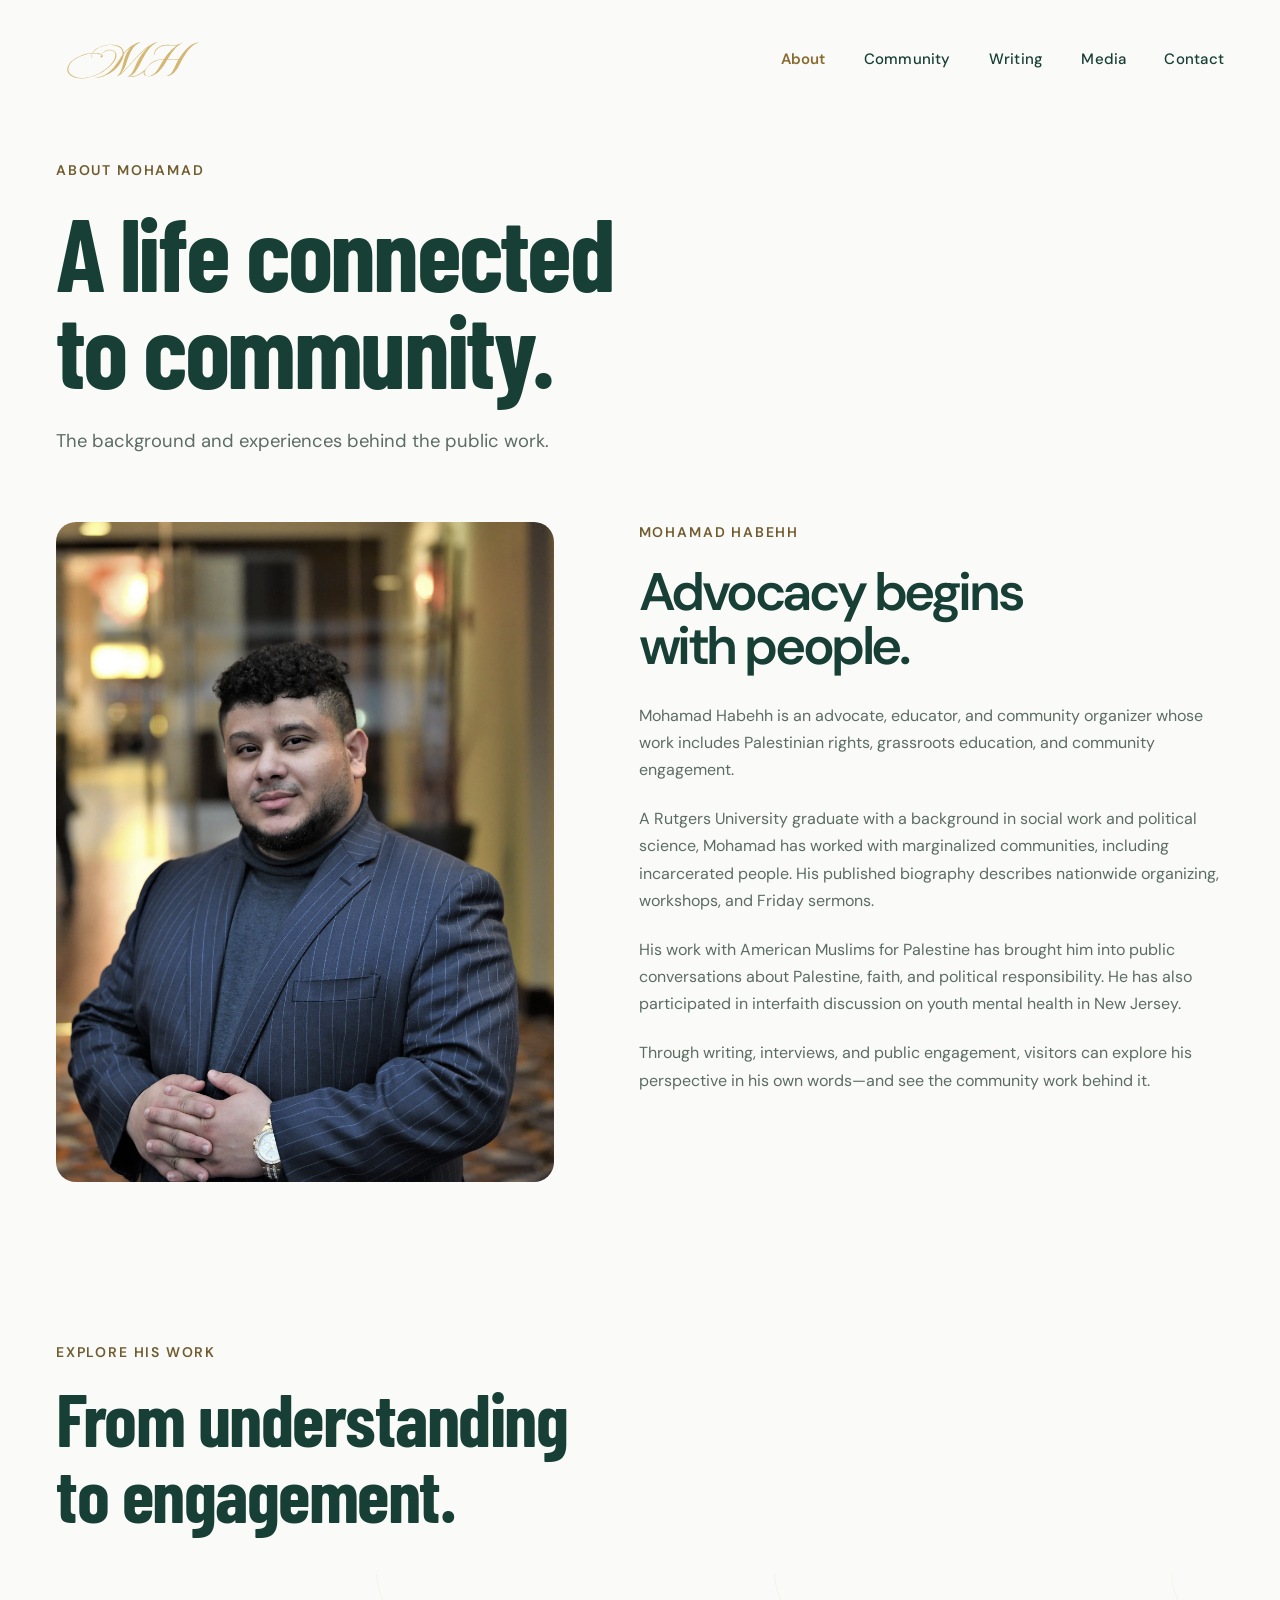
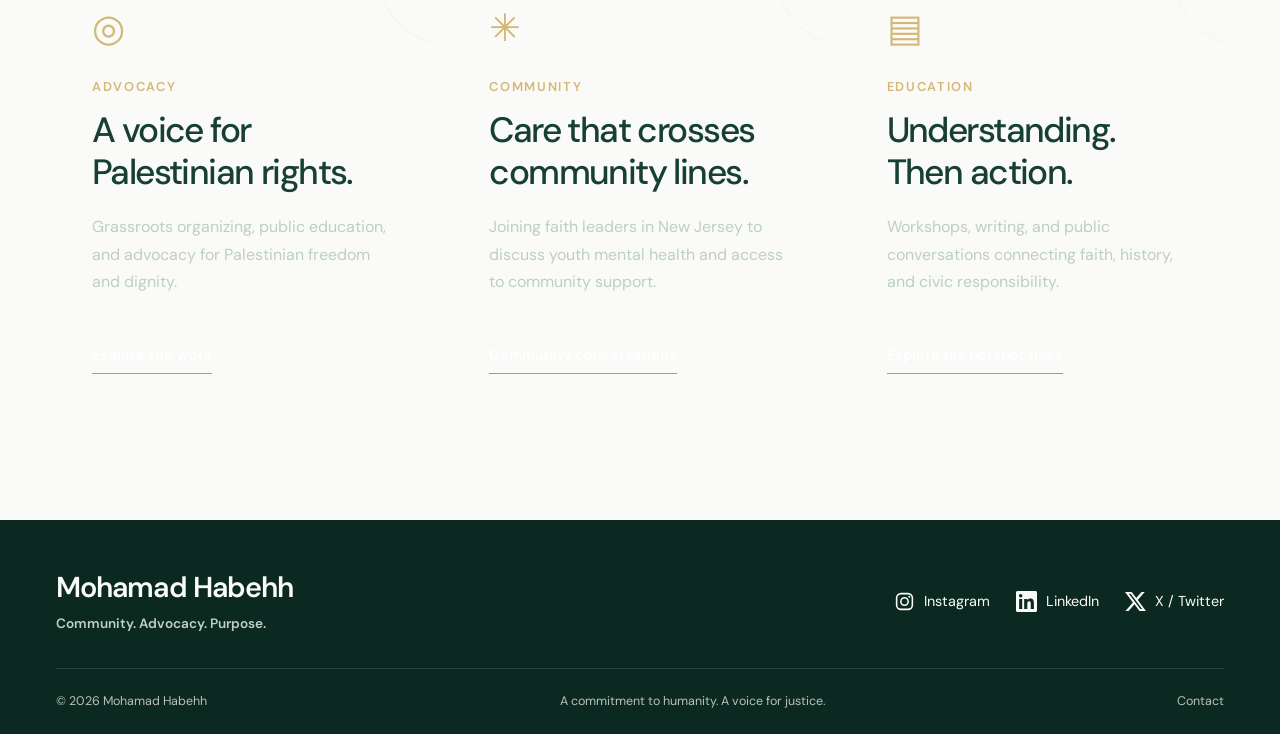
==== About/index.html @ c23bc5b1 "Main new" ====
<html>

<head>
  <meta charset="utf-8">
  <meta name="viewport" content="width=device-width,initial-scale=1">
  <meta name="theme-color" content="#173f35">
  <title>About Mohamad | Mohamad Habehh</title>
  <meta name="description"
    content="Learn about Mohamad Habehh’s background in community organizing, education, and Palestinian advocacy.">
  <meta property="og:title" content="About Mohamad | Mohamad Habehh">
  <meta property="og:description"
    content="Learn about Mohamad Habehh’s background in community organizing, education, and Palestinian advocacy.">
  <meta property="og:type" content="website">
  <link rel="icon" href="../assets/favicon.svg" type="image/svg+xml">
  <link rel="stylesheet" href="../assets/style.css">
  <link rel="stylesheet" href="../assets/elevated.css">
  <link rel="stylesheet" href="../assets/refined.css">
  <script src="../assets/app.js" defer></script>
</head>

<body class="inner-page"><a class="skip" href="#main">Skip to content</a>
  <header>
    <div class="nav-wrap"><a class="brand" href="../index.html"
        aria-label="Mohamad Habehh home"><img class="monogram"
          src="../assets/mh-mark.svg" alt="" width="56" height="56"></a>
      <nav id="navigation" aria-label="Main navigation"><a href="index.html"
          aria-current="page">About</a><a href="../Community/index.html">Community</a><a
          href="../Writing/index.html">Writing</a><a href="../Media/index.html">Media</a><a
          href="../Contact/index.html">Contact</a></nav>
    </div>
  </header>
  <main id="main">
    <section class="page-intro wrap">
      <p class="eyebrow">ABOUT MOHAMAD</p>
      <h1>A life connected<br>to community.</h1>
      <p class="lead">The background and experiences behind the public work.</p>
    </section>
    <section class="wrap bio-grid">
      <div class="bio-photo"><img src="../assets/mohamad.jpg" alt="Mohamad Habehh"
          width="1893" height="2560">
      </div>
      <div class="prose">
        <p class="eyebrow">MOHAMAD HABEHH</p>
        <h2>Advocacy begins<br>with people.</h2>
        <p>Mohamad Habehh is an advocate, educator, and community organizer
          whose work includes Palestinian rights, grassroots education, and
          community engagement.</p>
        <p>A Rutgers University graduate with a background in social work and
          political science, Mohamad has worked with marginalized communities,
          including incarcerated people. His published biography describes
          nationwide organizing, workshops, and Friday sermons.</p>
        <p>His work with American Muslims for Palestine has brought him into
          public conversations about Palestine, faith, and political
          responsibility. He has also participated in interfaith discussion on
          youth mental health in New Jersey.</p>
        <p>Through writing, interviews, and public engagement, visitors can
          explore his perspective in his own words—and see the community work
          behind it.</p>
      </div>
    </section>
    <section class="section wrap">
      <div class="section-heading">
        <div>
          <p class="eyebrow">EXPLORE HIS WORK</p>
          <h2>From understanding<br>to engagement.</h2>
        </div>
      </div>
      <div class="work-grid">
        <article class="work-item"><span class="line-icon"
            aria-hidden="true">◎</span>
          <p class="eyebrow">ADVOCACY</p>
          <h3>A voice for<br>Palestinian rights.</h3>
          <p>Grassroots organizing, public education, and advocacy for
            Palestinian freedom and dignity.</p><a class="text-link"
            href="../Community/index.html#palestine">Explore the work</a>
        </article>
        <article class="work-item"><span class="line-icon"
            aria-hidden="true">✳</span>
          <p class="eyebrow">COMMUNITY</p>
          <h3>Care that crosses<br>community lines.</h3>
          <p>Joining faith leaders in New Jersey to discuss youth mental health
            and access to community support.</p><a class="text-link"
            href="../Community/index.html#community-care">Community conversations</a>
        </article>
        <article class="work-item"><span class="line-icon"
            aria-hidden="true">▤</span>
          <p class="eyebrow">EDUCATION</p>
          <h3>Understanding.<br>Then action.</h3>
          <p>Workshops, writing, and public conversations connecting faith,
            history, and civic responsibility.</p><a class="text-link"
            href="../Writing/index.html">Explore his perspectives</a>
        </article>
      </div>
    </section>
    
  </main>
  <footer>
    <div class="wrap footer-top"><a class="footer-name"
        href="../index.html">Mohamad Habehh<span>Community. Advocacy.
          Purpose.</span></a>
      <div class="footer-links"><a class=""
          href="https://www.instagram.com/habehh/" target="_blank"
          rel="noopener noreferrer"><svg class="social-icon" xmlns="http://www.w3.org/2000/svg" viewBox="0 0 24 24" width="21" height="21" fill="none" stroke="currentColor" stroke-width="1.8" aria-hidden="true" focusable="false"><rect x="3" y="3" width="18" height="18" rx="5"/><circle cx="12" cy="12" r="4.2"/><circle cx="17.5" cy="6.5" r="1.1" fill="currentColor" stroke="none"/></svg>Instagram<span class="sr-only"> (opens in a
            new tab)</span></a><a class=""
          href="https://www.linkedin.com/in/mohamad-habehh-74424913b/"
          target="_blank" rel="noopener noreferrer"><svg class="social-icon" xmlns="http://www.w3.org/2000/svg" viewBox="0 0 24 24" width="21" height="21" fill="currentColor" aria-hidden="true" focusable="false"><path d="M20.447 20.452h-3.554v-5.569c0-1.328-.027-3.037-1.852-3.037-1.853 0-2.136 1.445-2.136 2.939v5.667H9.35V9h3.414v1.561h.049c.476-.9 1.637-1.85 3.37-1.85 3.601 0 4.267 2.37 4.267 5.455v6.286zM5.337 7.433a2.062 2.062 0 1 1 0-4.124 2.062 2.062 0 0 1 0 4.124zM7.119 20.452H3.555V9h3.564v11.452zM22.225 0H1.771C.792 0 0 .774 0 1.729v20.542C0 23.227.792 24 1.771 24h20.451C23.2 24 24 23.227 24 22.271V1.729C24 .774 23.2 0 22.222 0z"/></svg>LinkedIn<span
            class="sr-only"> (opens in a new tab)</span></a><a class=""
          href="https://x.com/mhabehh" target="_blank"
          rel="noopener noreferrer"><svg class="social-icon" xmlns="http://www.w3.org/2000/svg" viewBox="0 0 24 24" width="21" height="21" fill="currentColor" aria-hidden="true" focusable="false"><path d="M18.901 1.153h3.68l-8.04 9.19L24 22.846h-7.406l-5.8-7.584-6.64 7.584H.47l8.6-9.835L0 1.154h7.594l5.243 6.932zm-1.29 19.49h2.039L6.487 3.24H4.3z"/></svg>X / Twitter<span class="sr-only"> (opens in
            a new tab)</span></a></div>
    </div>
    <div class="wrap footer-bottom"><span>© 2026 Mohamad Habehh</span><span>A
        commitment to humanity. A voice for justice.</span><a
        href="../Contact/index.html">Contact</a></div>
  </footer>
</body>

</html>
---- assets/style.css ----
@import url('fonts.css');

:root {
  --ink: #262c2a;
  --olive: #78834b;
  --olive-dark: #566135;
  --paper: #f8f9f6;
  --muted: #626862;
  --line: #dde0d7;
  --serif: 'Libre Caslon Display', Georgia, serif;
  --sans: 'DM Sans', Arial, sans-serif
}

* {
  box-sizing: border-box
}

html {
  scroll-behavior: smooth;
  scroll-padding-top: 110px
}

body {
  margin: 0;
  background: var(--paper);
  color: var(--ink);
  font-family: var(--sans);
  font-size: 16px;
  line-height: 1.7
}

a {
  color: inherit;
  text-decoration: none
}

a,
button {
  -webkit-tap-highlight-color: transparent
}

button {
  font: inherit;
  color: inherit;
  cursor: pointer
}

a:focus-visible,
button:focus-visible {
  outline: 3px solid var(--olive);
  outline-offset: 6px
}

button:disabled {
  cursor: default
}

img {
  display: block;
  max-width: 100%;
  height: auto
}

h1,
h2,
h3,
p {
  margin: 0
}

h1,
h2,
h3 {
  font-weight: 400
}

h1,
h2 {
  font-family: var(--serif);
  letter-spacing: -.035em;
  line-height: 1.04
}

h1 {
  font-size: clamp(3.4rem, 6.4vw, 6.6rem)
}

h2 {
  font-size: clamp(2.7rem, 4.5vw, 4.3rem)
}

h3 {
  font-family: var(--serif);
  font-size: 2rem;
  line-height: 1.15;
  letter-spacing: -.02em
}

.wrap {
  max-width: 1296px;
  margin-inline: auto;
  width: calc(100% - 112px)
}

.section {
  padding-block: 100px
}

.eyebrow {
  font-size: .76rem;
  font-weight: 600;
  letter-spacing: .16em;
  line-height: 1.5;
  color: var(--olive-dark);
  margin-bottom: 24px
}

.meta {
  font-size: .76rem;
  font-weight: 600;
  letter-spacing: .09em;
  color: var(--olive-dark);
  line-height: 1.6
}

.sr-only {
  position: absolute;
  width: 1px;
  height: 1px;
  padding: 0;
  margin: -1px;
  overflow: hidden;
  clip: rect(0, 0, 0, 0);
  white-space: nowrap;
  border: 0
}

.skip {
  position: fixed;
  top: -100px;
  left: 16px;
  z-index: 100;
  background: white;
  padding: 10px
}

.skip:focus {
  top: 10px
}

header {
  background: var(--paper);
  border-bottom: 1px solid var(--line);
  position: relative;
  z-index: 10
}

.nav-wrap {
  max-width: 1440px;
  width: calc(100% - 96px);
  margin: auto;
  min-height: 104px;
  display: flex;
  align-items: center;
  justify-content: space-between;
  gap: 30px
}

.brand {
  display: flex;
  align-items: center;
  gap: 15px;
  font-weight: 650;
  font-size: .85rem;
  line-height: 1.25;
  letter-spacing: .14em
}

.monogram {
  position: relative;
  display: block;
  font-family: var(--serif);
  font-size: 2.5rem;
  font-weight: 400;
  letter-spacing: -.13em;
  padding-right: 6px;
  line-height: 1.3
}

.monogram span {
  position: absolute;
  bottom: 0;
  left: 2px;
  height: 3px;
  width: 35px;
  background: var(--olive)
}

nav {
  display: flex;
  align-items: center;
  gap: 28px;
  font-size: .81rem;
  font-weight: 500
}

nav>a {
  padding-block: 12px;
  white-space: nowrap;
  position: relative
}

nav>a:not(.nav-contact):after {
  content: '';
  height: 2px;
  position: absolute;
  bottom: 2px;
  left: 0;
  width: 0;
  background: var(--olive);
  transition: width .2s
}

nav>a:hover:after,
nav>a[aria-current]:after {
  width: 100%
}

.nav-contact {
  background: var(--ink);
  color: white;
  padding: 12px 22px
}

.nav-contact:hover {
  background: var(--olive-dark)
}

.menu-button {
  display: none
}

.hero {
  position: relative;
  max-width: 1536px;
  margin: auto;
  display: grid;
  grid-template-columns: 1.12fr 1fr;
  padding: 0 48px;
  background: var(--paper)
}

.hero-copy {
  padding: 76px 30px 74px 8px;
  position: relative;
  z-index: 1
}

.hero .eyebrow {
  display: flex;
  align-items: center;
  gap: 12px;
  font-size: .7rem;
  margin-bottom: 30px
}

.olive-rule {
  height: 1px;
  width: 28px;
  background: var(--olive)
}

.hero h1 {
  font-size: clamp(3.9rem, 6.2vw, 6.2rem);
  line-height: 1.02;
  letter-spacing: -.045em
}

.hero h1 em {
  font-weight: 400;
  color: var(--olive-dark)
}

.hero-name {
  font-size: 1.3rem;
  font-weight: 550;
  margin-top: 30px
}

.hero-description {
  font-size: .95rem;
  line-height: 1.8;
  color: var(--muted);
  margin-top: 12px
}

.hero-actions {
  display: flex;
  gap: 12px;
  margin-top: 30px;
  flex-wrap: wrap
}

.button {
  display: inline-flex;
  align-items: center;
  justify-content: center;
  padding: 14px 25px;
  min-height: 50px;
  background: var(--ink);
  color: white;
  font-size: .85rem;
  font-weight: 500;
  border: 1px solid var(--ink);
  transition: background .2s, color .2s
}

.button:hover {
  background: var(--olive-dark);
  border-color: var(--olive-dark)
}

.button.outline {
  background: transparent;
  color: var(--ink);
  border-color: #b5bcb0
}

.button.outline:hover {
  background: #e8ebdf
}

.hero-image {
  position: relative;
  min-width: 0;
  align-self: stretch;
  margin: 30px 0 58px 0;
  overflow: hidden;
  background: var(--ink)
}

.hero-image>img {
  height: 100%;
  width: 100%;
  position: absolute;
  object-fit: cover;
  object-position: 50% 35%;
  filter: grayscale(100%)
}

.hero-image:after {
  content: '';
  position: absolute;
  inset: 0;
  background: linear-gradient(0deg, rgba(25, 31, 27, .7), transparent 35%)
}

.image-caption {
  position: absolute;
  z-index: 1;
  bottom: 26px;
  left: 27px;
  right: 27px;
  display: flex;
  justify-content: space-between;
  align-items: end;
  color: white;
  font-size: .65rem;
  letter-spacing: .13em;
  gap: 12px
}

.image-caption span:last-child {
  font-family: var(--serif);
  font-size: 1.2rem;
  letter-spacing: 0
}

.hero-bottom {
  grid-column: 1/-1;
  border-top: 1px solid var(--line);
  display: flex;
  justify-content: space-between;
  padding: 15px 0;
  font-size: .67rem;
  letter-spacing: .13em;
  color: var(--muted)
}

.hero-bottom a {
  letter-spacing: 0;
  font-size: .78rem
}

.recognition {
  background: #edf0e7;
  border-block: 1px solid var(--line);
  padding: 29px 0
}

.recognition .wrap {
  display: flex;
  align-items: center;
  gap: 60px
}

.recognition p {
  font-size: .62rem;
  letter-spacing: .13em;
  max-width: 160px;
  line-height: 1.7;
  color: var(--muted)
}

.recognition .wrap>div {
  display: flex;
  align-items: center;
  justify-content: space-between;
  gap: 35px;
  flex: 1
}

.outlet {
  font-size: 1.05rem;
  letter-spacing: .03em;
  font-weight: 600;
  opacity: .75
}

.outlet.guardian {
  font-family: Georgia, serif;
  font-weight: bold;
  font-size: 1.8rem;
  letter-spacing: -.06em
}

.outlet.democracy {
  font-family: Georgia, serif;
  font-weight: bold;
  letter-spacing: -.03em;
  font-size: 1.3rem
}

.outlet.muslim {
  font-family: Georgia, serif;
  font-size: 1.4rem;
  letter-spacing: -.04em
}

.section-heading {
  display: flex;
  align-items: end;
  justify-content: space-between;
  gap: 30px;
  margin-bottom: 48px
}

.section-heading .eyebrow {
  margin-bottom: 17px
}

.heading-note {
  color: var(--muted);
  font-size: .95rem;
  padding-bottom: 5px
}

.text-link {
  font-size: .85rem;
  font-weight: 550;
  border-bottom: 1px solid var(--olive);
  padding-bottom: 5px;
  display: inline-block;
  align-self: end
}

.text-link:hover {
  color: var(--olive-dark);
  border-bottom-width: 2px
}

.work-grid {
  display: grid;
  grid-template-columns: repeat(3, 1fr);
  border-top: 1px solid var(--line)
}

.work-item {
  padding: 35px 35px 8px 0
}

.work-item+.work-item {
  border-left: 1px solid var(--line);
  padding-left: 35px
}

.line-icon {
  font-size: 2.3rem;
  line-height: 1;
  color: var(--olive);
  display: block;
  margin-bottom: 30px
}

.work-item .eyebrow {
  margin-bottom: 14px;
  font-size: .68rem
}

.work-item h3 {
  font-size: 2.2rem
}

.work-item>p:not(.eyebrow) {
  margin: 20px 0 25px;
  color: var(--muted);
  font-size: .93rem;
  max-width: 310px
}

.about-preview {
  background: #e9ecE3;
  padding: 70px 0
}

.about-grid {
  display: grid;
  grid-template-columns: 1fr 1fr;
  gap: 100px;
  align-items: center
}

.about-visual {
  height: 540px;
  position: relative;
  margin-left: 28px
}

.about-visual:before {
  content: '';
  position: absolute;
  left: -28px;
  bottom: -25px;
  right: 30px;
  top: 30px;
  border: 1px solid #a8b18e
}

.about-visual img {
  height: 100%;
  width: 100%;
  object-fit: cover;
  object-position: 50% 35%;
  position: relative;
  filter: grayscale(100%)
}

.portrait-note {
  position: absolute;
  left: -28px;
  bottom: 20px;
  z-index: 1;
  background: var(--olive-dark);
  padding: 14px 22px;
  color: white;
  font-family: var(--serif);
  font-size: 1.5rem
}

.about-copy h2 {
  margin-bottom: 25px
}

.about-copy p:not(.eyebrow) {
  max-width: 430px;
  color: var(--muted);
  font-size: .98rem;
  margin-bottom: 18px
}

.about-copy .button {
  margin-top: 12px
}

.video-grid {
  display: grid;
  grid-template-columns: repeat(3, 1fr);
  gap: 28px
}

.video-card {
  min-width: 0
}

.video-launch {
  display: block;
  width: 100%;
  aspect-ratio: 16/10;
  background: var(--ink);
  padding: 0;
  border: 0;
  position: relative;
  overflow: hidden;
  text-align: left
}

.video-launch img {
  width: 100%;
  height: 100%;
  object-fit: cover;
  transition: transform .35s, opacity .35s;
  opacity: .85
}

.video-launch:hover img {
  transform: scale(1.04);
  opacity: 1
}

.play {
  position: absolute;
  left: 50%;
  top: 50%;
  transform: translate(-50%, -50%);
  background: rgba(248, 249, 246, .95);
  width: 54px;
  height: 54px;
  border-radius: 50%;
  display: flex;
  align-items: center;
  justify-content: center;
  color: var(--ink);
  font-size: 1rem;
  padding-left: 3px
}

.watch-label {
  position: absolute;
  bottom: 13px;
  left: 15px;
  font-size: .59rem;
  letter-spacing: .12em;
  color: white;
  text-shadow: 0 1px 3px black;
  background: #262c2ac7;
  padding: 3px 7px
}

.video-card .meta {
  margin-top: 20px;
  font-size: .66rem
}

.video-card h3 {
  font-size: 1.7rem;
  margin: 8px 0 15px
}

.title-play {
  font: inherit;
  text-align: left;
  line-height: inherit;
  background: none;
  border: 0;
  padding: 0
}

.title-play:hover {
  color: var(--olive-dark)
}

.quiet-link {
  font-size: .8rem;
  text-decoration: underline;
  text-decoration-color: #a8b18e;
  text-underline-offset: 5px
}

.quiet-link:hover {
  color: var(--olive-dark)
}

.quote-section {
  background: var(--ink);
  color: white;
  padding: 72px 0;
  position: relative;
  overflow: hidden
}

.quote-section:after {
  content: '';
  position: absolute;
  width: 480px;
  height: 480px;
  border: 1px solid #78834b50;
  border-radius: 50%;
  right: -250px;
  top: -170px;
  box-shadow: 0 0 0 30px #78834b10, 0 0 0 60px #78834b10, 0 0 0 90px #78834b10;
  pointer-events: none
}

.quote-inner {
  display: flex;
  gap: 45px;
  position: relative;
  z-index: 1
}

.quote-mark {
  color: #b7c18c;
  font-family: Georgia, serif;
  font-size: 8rem;
  line-height: .9
}

.quote-section .eyebrow {
  color: #bbc49b
}

.quote-section blockquote {
  font-family: var(--serif);
  font-size: clamp(2.2rem, 3.6vw, 3.5rem);
  line-height: 1.15;
  letter-spacing: -.02em;
  margin: 0 0 25px
}

.quote-by {
  font-size: .85rem
}

.quote-by span {
  color: #b7bdb5;
  display: block;
  font-size: .75rem;
  margin: 4px 0 15px
}

.quote-section .quiet-link {
  color: #d2d8c2
}

.featured-article {
  display: grid;
  grid-template-columns: 1fr 1fr;
  border: 1px solid var(--line)
}

.article-art {
  background: #e5e9db;
  display: flex;
  flex-direction: column;
  justify-content: center;
  align-items: center;
  min-height: 330px;
  padding: 35px;
  border-radius: 10px;
}

.article-art svg {
  width: 80%;
  max-width: 380px;
  fill: none;
  stroke: var(--olive-dark);
  stroke-width: 1.2
}

.article-art span {
  font-size: .67rem;
  color: var(--olive-dark);
  letter-spacing: .2em
}

.article-copy {
  padding: 45px
}

.article-copy h3 {
  font-size: 2.6rem;
  margin: 20px 0
}

.article-copy>p:not(.meta) {
  font-size: .95rem;
  color: var(--muted);
  margin-bottom: 25px
}

.connect-band {
  padding: 65px 0;
  background: #e4e8d9
}

.connect-inner {
  display: flex;
  align-items: center;
  justify-content: space-between;
  gap: 40px
}

.connect-inner h2 {
  font-size: 3.4rem
}

.connect-inner .eyebrow {
  margin-bottom: 17px
}

.connect-inner>div:last-child p {
  font-size: .95rem;
  color: var(--muted);
  margin-bottom: 25px
}

.button.light {
  background: var(--paper);
  color: var(--ink);
  border: 0
}

.button.light:hover {
  background: var(--ink);
  color: white
}

footer {
  background: var(--ink);
  color: var(--paper);
  padding-top: 45px
}

.footer-top {
  display: flex;
  justify-content: space-between;
  align-items: center;
  padding-bottom: 35px
}

.footer-name {
  font-family: var(--serif);
  font-size: 2rem;
  line-height: 1.2
}

.footer-name span {
  font-family: var(--sans);
  font-size: .72rem;
  color: #b7bdb5;
  display: block;
  margin-top: 12px;
  letter-spacing: .03em
}

.footer-links {
  display: flex;
  gap: 30px;
  font-size: .8rem
}

.footer-links a:hover {
  color: #c6d0aa
}

.footer-bottom {
  border-top: 1px solid #454d45;
  display: flex;
  justify-content: space-between;
  gap: 20px;
  font-size: .67rem;
  color: #bac1b8;
  padding-block: 22px
}

.page-intro {
  padding-block: 80px 60px
}

.page-intro .eyebrow {
  margin-bottom: 22px
}

.page-intro h1 {
  font-size: clamp(3.8rem, 6.8vw, 6.5rem)
}

.lead {
  color: var(--muted);
  font-size: 1.1rem;
  max-width: 650px;
  margin-top: 28px
}

.bio-grid {
  display: grid;
  grid-template-columns: .85fr 1fr;
  gap: 85px;
  padding-bottom: 50px;
  align-items: start
}

.bio-photo img {
  width: 100%;
  max-height: 660px;
  object-fit: cover;
  object-position: center 30%;
  filter: grayscale(100%)
}

.photo-credit {
  font-size: .7rem;
  color: var(--muted);
  margin-top: 10px
}

.prose p {
  margin: 0 0 22px;
  color: var(--muted)
}

.prose .eyebrow {
  color: var(--olive-dark)
}

.prose h2 {
  margin-bottom: 28px
}

.source-note {
  font-size: .75rem;
  color: var(--muted);
  line-height: 1.7;
  border-top: 1px solid var(--line);
  padding-top: 18px;
  margin-top: 30px
}

.source-note a {
  text-decoration: underline
}

.work-stories {
  padding-bottom: 90px
}

.work-story {
  display: grid;
  grid-template-columns: 1fr 1fr;
  gap: 80px;
  padding-block: 55px;
  border-top: 1px solid var(--line)
}

.work-story .text-link {
  display: table;
  margin-top: 15px
}

.filter-bar {
  display: flex;
  gap: 10px;
  flex-wrap: wrap;
  padding: 20px 0 35px;
  border-top: 1px solid var(--line)
}

.filter {
  border: 1px solid var(--line);
  background: transparent;
  min-height: 44px;
  padding: 10px 20px;
  font-size: .82rem
}

.filter.active {
  background: var(--ink);
  border-color: var(--ink);
  color: white
}

.filter:hover:not(.active) {
  background: #e6eadb
}

.writing-content {
  padding-bottom: 90px
}

.writing-article {
  border: 1px solid var(--line);
  padding: 55px;
  background: #edf0e7
}

.writing-article h2 {
  margin: 25px 0;
  font-size: 3.5rem
}

.writing-article>p:not(.meta) {
  max-width: 550px;
  color: var(--muted);
  margin-bottom: 25px
}

.archive-link {
  display: flex;
  justify-content: space-between;
  align-items: center;
  gap: 20px;
  padding-block: 30px;
  font-size: .9rem
}

.writing-content .quote-section {
  margin-top: 30px
}

.writing-content .quote-inner {
  width: calc(100% - 80px)
}

.writing-content .quote-section blockquote {
  font-size: 2.8rem
}

.media-content {
  padding-bottom: 90px
}

.media-grid {
  row-gap: 50px
}

.press-section {
  padding-top: 80px
}

.press-section h2 {
  margin-bottom: 35px
}

.press-item {
  border-top: 1px solid var(--line);
  padding: 28px 0;
  display: grid;
  grid-template-columns: 180px 1fr 110px;
  gap: 30px;
  align-items: center
}

.press-item time {
  font-size: .76rem;
  color: var(--muted)
}

.press-item h3 {
  font-size: 1.8rem
}

.press-item h3 a:hover {
  color: var(--olive-dark)
}

.media-results {
  font-size: .8rem;
  color: var(--muted)
}

.contact-grid {
  display: grid;
  grid-template-columns: 1fr .8fr;
  gap: 100px;
  padding-bottom: 100px
}

.contact-note {
  max-width: 520px;
  margin-block: 25px;
  color: var(--muted)
}

.social-list {
  margin-top: 35px
}

.social-row {
  border-top: 1px solid var(--line);
  padding: 20px 0;
  display: flex;
  justify-content: space-between;
  gap: 20px
}

.social-row:hover {
  color: var(--olive-dark)
}

.social-handle {
  font-size: .85rem;
  color: var(--muted)
}

.contact-aside {
  background: #e9ecE3;
  padding: 40px;
  align-self: start
}

.contact-aside h3 {
  font-size: 1.7rem;
  margin: 25px 0 12px
}

.contact-aside p:not(.eyebrow) {
  color: var(--muted);
  font-size: .93rem
}

dialog {
  border: 0;
  padding: 0;
  background: var(--ink);
  color: white;
  width: min(1000px, 94vw);
  max-height: 94dvh;
  box-shadow: 0 20px 100px #0008
}

dialog::backdrop {
  background: #111c;
  backdrop-filter: blur(5px)
}

.dialog-bar {
  display: flex;
  justify-content: space-between;
  align-items: center;
  gap: 20px;
  padding: 18px 22px;
  font-size: .85rem
}

.dialog-bar>span {
  line-height: 1.4
}

.dialog-bar button {
  background: none;
  border: 1px solid #6d7567;
  color: white;
  padding: 8px 12px;
  white-space: nowrap;
  min-height: 44px
}

#video-frame {
  aspect-ratio: 16/9
}

#video-frame iframe {
  border: 0;
  width: 100%;
  height: 100%
}

.video-help {
  font-size: .8rem;
  color: #c5ccbd;
  padding: 15px 22px
}

.video-help a {
  text-decoration: underline
}

[hidden] {
  display: none !important
}

@media(min-width:1600px) {
  .hero {
    padding-inline: 90px
  }

  .hero-copy {
    padding-block: 90px
  }

  .hero-image {
    margin-top: 40px
  }
}

@media(max-width:1150px) {
  .nav-wrap {
    width: calc(100% - 64px)
  }

  nav {
    gap: 16px;
    font-size: .75rem
  }

  .brand {
    font-size: .75rem;
    gap: 10px
  }

  .nav-contact {
    padding: 10px 16px
  }

  .wrap {
    width: calc(100% - 80px)
  }

  .hero {
    padding-inline: 32px
  }

  .hero h1 {
    font-size: 5rem
  }

  .hero-copy {
    padding-block: 55px
  }

  .hero .eyebrow {
    font-size: .6rem
  }

  .about-grid {
    gap: 60px
  }

  .recognition .wrap {
    gap: 30px
  }

  .recognition .wrap>div {
    gap: 20px
  }

  .outlet.guardian {
    font-size: 1.4rem
  }

  .outlet {
    font-size: .85rem
  }

  .outlet.democracy,
  .outlet.muslim {
    font-size: 1.05rem
  }

  .bio-grid {
    gap: 50px
  }

  .contact-grid {
    gap: 60px
  }
}

@media(max-width:900px) {
  .nav-wrap {
    min-height: 85px;
    flex-wrap: wrap;
    gap: 0
  }

  .menu-button {
    display: flex;
    gap: 12px;
    align-items: center;
    border: 1px solid var(--line);
    background: transparent;
    padding: 10px 14px;
    min-height: 44px;
    font-size: .82rem
  }

  .menu-icon {
    width: 17px;
    height: 10px;
    border-block: 1px solid currentColor
  }

  nav {
    display: none;
    width: 100%;
    flex-direction: column;
    align-items: stretch;
    padding: 20px 0;
    gap: 0;
    font-size: .95rem
  }

  nav.is-open {
    display: flex
  }

  nav>a {
    padding: 12px 5px;
    min-height: 48px
  }

  nav>a:after {
    display: none
  }

  nav>a[aria-current] {
    color: var(--olive-dark)
  }

  nav .nav-contact {
    margin-top: 10px;
    text-align: center;
    padding: 12px;
    color: white
  }

  .hero h1 {
    font-size: 4.2rem
  }

  .hero-copy {
    padding-right: 20px
  }

  .hero-image {
    margin-bottom: 35px
  }

  .hero-name {
    font-size: 1.15rem
  }

  .hero-description {
    font-size: .86rem
  }

  .hero-actions .button {
    padding: 12px 17px;
    font-size: .8rem
  }

  .image-caption span:last-child {
    display: none
  }

  .recognition .wrap {
    flex-direction: column;
    gap: 18px
  }

  .recognition p {
    max-width: none
  }

  .recognition .wrap>div {
    width: 100%;
    justify-content: space-around
  }

  .section {
    padding-block: 70px
  }

  .about-grid {
    gap: 45px
  }

  .about-visual {
    height: 450px
  }

  .section-heading {
    align-items: start
  }

  .heading-note {
    max-width: 260px
  }

  .work-item {
    padding-right: 23px
  }

  .work-item+.work-item {
    padding-left: 23px
  }

  .work-item h3 {
    font-size: 1.8rem
  }

  .video-grid {
    gap: 20px
  }

  .video-card h3 {
    font-size: 1.5rem
  }

  .article-copy {
    padding: 30px
  }

  .article-copy h3 {
    font-size: 2.2rem
  }

  .connect-inner h2 {
    font-size: 2.8rem
  }

  .bio-grid {
    gap: 40px
  }

  .work-story {
    gap: 40px
  }

  .press-item {
    grid-template-columns: 140px 1fr
  }

  .press-item>span {
    grid-column: 2
  }

  .contact-grid {
    gap: 35px
  }

  .contact-aside {
    padding: 28px
  }
}

@media(max-width:640px) {
  .wrap {
    width: calc(100% - 40px)
  }

  .nav-wrap {
    width: calc(100% - 40px);
    min-height: 80px
  }

  .brand {
    font-size: .73rem
  }

  .monogram {
    font-size: 2.3rem
  }

  .hero {
    padding: 0 20px;
    grid-template-columns: 1fr
  }

  .hero-copy {
    padding: 42px 0 32px
  }

  .hero .eyebrow {
    font-size: .61rem;
    margin-bottom: 24px;
    gap: 8px
  }

  .olive-rule {
    width: 20px
  }

  .hero h1 {
    font-size: clamp(3.4rem, 11.4vw, 4.8rem)
  }

  .hero-name {
    font-size: 1.2rem;
    margin-top: 24px
  }

  .hero-description {
    font-size: .95rem
  }

  .hero-actions {
    margin-top: 25px;
    gap: 10px
  }

  .hero-actions .button {
    padding: 13px 20px;
    font-size: .85rem;
    flex: 1
  }

  .hero-image {
    height: 430px;
    margin: 0 0 24px
  }

  .hero-image>img {
    object-position: 50% 29%
  }

  .image-caption {
    bottom: 20px;
    left: 20px;
    right: 20px
  }

  .image-caption span:last-child {
    display: block
  }

  .hero-bottom {
    padding-block: 14px;
    font-size: .57rem;
    gap: 20px
  }

  .hero-bottom a {
    font-size: .68rem
  }

  .recognition {
    padding-block: 23px
  }

  .recognition .wrap>div {
    display: grid;
    grid-template-columns: 1fr 1fr;
    gap: 16px 22px;
    text-align: center
  }

  .recognition p {
    font-size: .59rem
  }

  .outlet.guardian {
    font-size: 1.6rem
  }

  .outlet {
    font-size: .92rem
  }

  .outlet.muslim,
  .outlet.democracy {
    font-size: 1.2rem
  }

  .section {
    padding-block: 55px
  }

  .section-heading {
    display: block;
    margin-bottom: 30px
  }

  .section-heading>.text-link {
    margin-top: 25px
  }

  .heading-note {
    margin-top: 22px;
    max-width: 100%;
    font-size: .95rem
  }

  h2 {
    font-size: 3rem
  }

  .eyebrow {
    font-size: .7rem;
    margin-bottom: 18px
  }

  .work-grid {
    grid-template-columns: 1fr
  }

  .work-item,
  .work-item+.work-item {
    padding: 28px 0;
    border-left: 0;
    border-bottom: 1px solid var(--line)
  }

  .line-icon {
    float: right;
    margin: 4px 8px 0 20px;
    font-size: 2.1rem
  }

  .work-item h3 {
    font-size: 2rem
  }

  .work-item>p:not(.eyebrow) {
    max-width: 100%;
    margin-block: 17px
  }

  .work-item .eyebrow {
    font-size: .7rem
  }

  .text-link {
    font-size: .85rem
  }

  .about-preview {
    padding-block: 40px 50px
  }

  .about-grid {
    grid-template-columns: 1fr;
    gap: 50px
  }

  .about-visual {
    height: 420px;
    margin-left: 15px
  }

  .about-visual:before {
    left: -15px;
    bottom: -15px;
    right: 20px
  }

  .portrait-note {
    left: -15px
  }

  .about-copy h2 {
    font-size: 3.2rem
  }

  .about-copy p:not(.eyebrow) {
    max-width: 100%
  }

  .video-grid {
    grid-template-columns: 1fr;
    gap: 35px
  }

  .video-launch {
    aspect-ratio: 16/9
  }

  .video-card .meta {
    font-size: .7rem;
    margin-top: 16px
  }

  .video-card h3 {
    font-size: 1.9rem;
    margin-top: 8px
  }

  .watch-label {
    font-size: .65rem
  }

  .quiet-link {
    font-size: .85rem
  }

  .quote-section {
    padding-block: 45px
  }

  .quote-inner {
    gap: 15px
  }

  .quote-mark {
    font-size: 5rem
  }

  .quote-section blockquote {
    font-size: 2.5rem
  }

  .quote-by span {
    font-size: .8rem
  }

  .desktop {
    display: none
  }

  .featured-article {
    grid-template-columns: 1fr
  }

  .article-art {
    min-height: 250px;
    padding: 20px
  }

  .article-copy {
    padding: 28px
  }

  .article-copy h3 {
    font-size: 2.3rem
  }

  .meta {
    font-size: .7rem
  }

  .connect-band {
    padding-block: 45px
  }

  .connect-inner {
    display: block
  }

  .connect-inner h2 {
    font-size: 3rem
  }

  .connect-inner>div:last-child {
    margin-top: 27px
  }

  .connect-inner>div:last-child p {
    margin-bottom: 22px
  }

  .footer-top {
    display: block;
    padding-bottom: 28px
  }

  .footer-name {
    font-size: 2rem
  }

  .footer-links {
    margin-top: 30px;
    gap: 26px;
    flex-wrap: wrap
  }

  .footer-bottom {
    flex-wrap: wrap;
    font-size: .7rem;
    gap: 12px
  }

  .footer-bottom>span:nth-child(2) {
    order: 3;
    flex-basis: 100%
  }

  .page-intro {
    padding-block: 48px 40px
  }

  .page-intro h1 {
    font-size: 3.7rem
  }

  .lead {
    font-size: 1rem;
    margin-top: 24px
  }

  .bio-grid {
    grid-template-columns: 1fr;
    gap: 35px;
    padding-bottom: 0
  }

  .bio-photo img {
    max-height: 520px
  }

  .prose h2 {
    font-size: 2.8rem
  }

  .prose p {
    font-size: .97rem
  }

  .work-story {
    grid-template-columns: 1fr;
    gap: 25px;
    padding-block: 35px
  }

  .work-story h2 {
    font-size: 2.8rem
  }

  .work-stories {
    padding-bottom: 50px
  }

  .filter-bar {
    gap: 8px;
    padding-bottom: 25px
  }

  .filter {
    padding: 10px 14px;
    font-size: .78rem
  }

  .writing-article {
    padding: 26px
  }

  .writing-article h2 {
    font-size: 2.6rem
  }

  .archive-link {
    display: block
  }

  .archive-link a {
    margin-top: 14px
  }

  .writing-content .quote-inner {
    width: calc(100% - 34px)
  }

  .writing-content .quote-section blockquote {
    font-size: 2rem
  }

  .writing-content .quote-mark {
    display: none
  }

  .writing-content,
  .media-content {
    padding-bottom: 55px
  }

  .press-section {
    padding-top: 50px
  }

  .press-item {
    grid-template-columns: 1fr;
    gap: 12px;
    padding-block: 24px
  }

  .press-item>span {
    grid-column: auto
  }

  .press-item h3 {
    font-size: 1.9rem
  }

  .press-item>div {
    display: flex;
    gap: 20px;
    align-items: center;
    flex-wrap: wrap
  }

  .press-item .meta {
    font-size: .74rem
  }

  .contact-grid {
    grid-template-columns: 1fr;
    gap: 40px;
    padding-bottom: 55px
  }

  .contact-grid h2 {
    font-size: 2.8rem
  }

  .contact-aside {
    padding: 27px
  }

  .social-row {
    align-items: center
  }

  .social-handle {
    font-size: .76rem
  }

  .dialog-bar {
    padding: 12px;
    gap: 10px
  }

  .dialog-bar>span {
    font-size: .75rem
  }

  .dialog-bar button {
    font-size: .78rem;
    padding: 6px 10px
  }

  .video-help {
    padding: 12px;
    font-size: .75rem
  }
}

@media(prefers-reduced-motion:reduce) {
  html {
    scroll-behavior: auto
  }

  *,
  *:before,
  *:after {
    animation: none !important;
    transition: none !important
  }
}
---- assets/elevated.css ----
@import url('display-font.css');
:root{--ink:#173f35;--olive:#b79a58;--olive-dark:#705c2f;--paper:#fafbf8;--muted:#5c6c63;--line:#d8e0d8;--gold:#d4b775;--deep:#0b2921;--display:'Barlow Condensed','Arial Narrow',Impact,sans-serif}body{overflow-x:clip}::selection{background:var(--gold);color:var(--deep)}h1{font-family:var(--display);font-weight:700;letter-spacing:-.025em;line-height:.94}h2{font-family:var(--sans);font-weight:600;letter-spacing:-.065em;line-height:1.03}h3{font-family:var(--sans);font-weight:550;letter-spacing:-.035em;line-height:1.18}header{position:sticky;top:0;background:rgba(11,41,33,.95);backdrop-filter:blur(20px);border-color:#ffffff15;color:white}.nav-wrap{min-height:86px;max-width:1550px}.brand{font-size:.75rem;letter-spacing:.13em;gap:13px}.monogram{width:58px;height:58px;padding:0}.brand .monogram{transition:transform .4s}.brand:hover .monogram{transform:rotate(-5deg)}nav{font-size:.875rem;gap:25px}nav>a:not(.nav-contact):after{background:var(--gold)}nav>a:hover{color:var(--gold)}.nav-contact{color:var(--deep);background:var(--gold);border-radius:30px;padding:10px 23px}.nav-contact:hover{background:#e5cd95;color:var(--deep)}.button{border-radius:40px;background:var(--ink);border:0;min-height:52px;padding:14px 27px;font-size:.9rem;transition:transform .25s,background .25s,box-shadow .25s}.button:hover{transform:translateY(-3px);background:#245c4c;box-shadow:0 10px 25px #0b292120}.button.outline{border:1px solid #8a9b8f}.button.outline:hover{background:#e7ede5}.eyebrow{font-size:.875rem;letter-spacing:.13em}.meta{font-size:.8rem}.text-link{font-size:.9rem;border-color:var(--olive);transition:color .2s,letter-spacing .2s}.text-link:hover{letter-spacing:.02em}.quiet-link{font-size:.875rem}.hero{max-width:none;min-height:calc(100svh - 86px);padding:0 4.5%;background:var(--deep);color:white;isolation:isolate;display:grid;grid-template-columns:1.1fr 1fr;overflow:hidden}.hero-backdrop{position:absolute;inset:0;z-index:-1;background:radial-gradient(ellipse at 30% 60%,#23553f 0,transparent 65%)}.hero-backdrop:before{content:'';position:absolute;width:70vw;height:70vw;left:-35vw;top:-15vw;border:1px solid #d4b77520;border-radius:50%;box-shadow:0 0 0 70px #d4b77505,0 0 0 140px #d4b77504;animation:breathe 12s ease-in-out infinite}.hero-copy{padding:clamp(70px,8vh,120px) 0 90px;align-self:center;z-index:2;pointer-events:none}.hero-copy a{pointer-events:auto}.hero .eyebrow{font-size:.82rem;color:var(--gold);gap:16px;margin-bottom:35px}.olive-rule{width:40px;background:var(--gold)}.hero h1{font-size:clamp(5rem,10.1vw,10rem);font-family:var(--display);font-weight:700;line-height:.89;letter-spacing:-.035em;position:relative;max-width:none;white-space:nowrap}.hero-line{display:block;animation:hero-enter .9s cubic-bezier(.16,1,.3,1) both}.hero-line:nth-child(2){animation-delay:.13s}.hero-script{display:block;font-family:var(--serif);font-weight:400;font-style:italic;text-transform:none;color:var(--gold);font-size:.43em;letter-spacing:-.04em;line-height:1.1;margin-top:25px;animation:hero-enter 1s .26s both}.hero-description{font-size:1rem;line-height:1.8;margin-top:28px;color:#d0dcd3;max-width:470px;animation:hero-enter 1s .35s both}.hero-actions{margin-top:30px;animation:hero-enter 1s .45s both;gap:12px}.hero-actions .button{background:var(--gold);color:var(--deep)}.hero-actions .button:hover{background:#ead4a4}.hero-actions .outline{border-color:#8ca397;background:#163e3244;color:white}.hero-actions .outline:hover{background:#315c4b}.hero-image{position:absolute;top:0;right:0;width:49%;height:100%;margin:0;border-radius:0;background:var(--deep);z-index:-1;overflow:hidden;animation:image-enter 1.2s cubic-bezier(.16,1,.3,1) both}.hero-image>img{height:100%;object-fit:cover;object-position:50% 35%;filter:saturate(.65) brightness(.83);transform:scale(1.04) translateY(var(--portrait-shift,0px));will-change:transform}.hero-image:after{background:linear-gradient(90deg,var(--deep),transparent 33%),linear-gradient(0deg,var(--deep),transparent 26%),linear-gradient(0deg,#173f351a,#173f351a)}.image-caption{bottom:90px;left:55px;right:55px;opacity:.8}.image-caption span:first-child{display:none}.image-caption span:last-child{font-size:1.25rem}.hero-bottom{position:absolute;left:4.5%;right:4.5%;bottom:0;border-top:1px solid #ffffff25;z-index:3;padding-block:22px;color:#c1d1c5;font-size:.7rem;letter-spacing:.13em}.hero-bottom a{font-size:.7rem;letter-spacing:.13em}.scroll-cue{display:flex;gap:12px;align-items:center}.scroll-cue>span{display:block;width:15px;height:24px;border:1px solid #c2af7d;border-radius:9px;position:relative}.scroll-cue>span:after{content:'';position:absolute;height:5px;width:2px;left:5px;top:5px;background:var(--gold);animation:scroll-mark 1.7s infinite}.recognition{background:white;padding:32px 0;border-color:var(--line)}.recognition .wrap{max-width:1370px;gap:70px}.recognition p{font-size:.7rem;letter-spacing:.12em}.recognition .outlet{opacity:1;transition:opacity .2s}.recognition .outlet:hover{opacity:.6}.outlet.guardian{font-size:1.8rem}.outlet.democracy{font-size:1.3rem}.outlet.muslim{font-size:1.4rem}.aj-outlet{display:flex;align-items:center;gap:9px;font-family:var(--sans);font-weight:650;font-size:1rem;white-space:nowrap}.aj-outlet img{height:45px;width:34px;object-fit:contain}.section{padding-block:110px}.manifesto{padding-block:115px}.manifesto h2{font-family:var(--sans);font-size:clamp(3.2rem,6.4vw,6.3rem);font-weight:600;line-height:1.07;letter-spacing:-.065em}.manifesto h2>span{color:#98a895}.manifesto-bottom{display:flex;align-items:end;justify-content:space-between;margin-top:38px;gap:30px}.manifesto-bottom p{color:var(--muted);font-size:1.05rem}.work-stage{background:var(--ink);color:white;padding:60px 0}.work-grid{border:0;gap:24px;align-items:stretch}.work-item,.work-item+.work-item{border:1px solid #ffffff20;padding:35px;border-radius:16px;background:#ffffff05;transition:transform .4s,background .4s,border .4s;position:relative;overflow:hidden}.work-item:after{content:'';position:absolute;width:150px;height:150px;border:1px solid #d4b77522;border-radius:50%;right:-100px;top:-80px;transition:transform .6s;pointer-events:none}.work-item:hover{transform:translateY(-8px);background:#ffffff09;border-color:#d4b77580}.work-item:hover:after{transform:scale(3)}.work-item .eyebrow{color:var(--gold);font-size:.8rem}.work-item h3{font-size:2.2rem;font-weight:500;letter-spacing:-.045em}.work-item>p:not(.eyebrow){color:#bdcec2;font-size:1rem;max-width:none;min-height:105px}.work-item .text-link{color:white}.line-icon{color:var(--gold);font-size:2.4rem}.about-preview{padding:110px 0;background:#edf1e9}.about-grid{gap:110px;grid-template-columns:1fr 1fr}.about-visual{height:620px;margin-left:0;border-radius:180px 180px 16px 16px;overflow:hidden;isolation:isolate;background:var(--ink)}.about-visual:before{display:none}.about-visual img{filter:saturate(.65);object-position:50% 32%;transition:transform 1s}.about-visual:hover img{transform:scale(1.03)}.portrait-note{left:0;right:0;bottom:0;background:linear-gradient(0deg,#0b2921e6,transparent);padding:65px 30px 27px;font-size:1.7rem;color:#fff}.about-copy h2{font-size:clamp(3.3rem,5.4vw,5.2rem);font-weight:600}.about-copy h2 em{color:#9a7c3f;font-family:var(--serif);font-weight:400;font-size:1.2em}.about-copy p:not(.eyebrow){font-size:1rem;line-height:1.8}.about-copy .button{margin-top:20px}.conversations h2,.section>.section-heading h2{font-family:var(--display);font-weight:700;font-size:clamp(3.5rem,5.8vw,5.5rem);letter-spacing:-.02em}.section-heading{margin-bottom:40px}.carousel-actions{display:flex;flex-direction:column;align-items:end;gap:24px}.carousel-buttons{display:flex;gap:10px}.carousel-buttons button{border:1px solid var(--line);background:white;width:46px;height:46px;border-radius:50%;font-size:1.8rem;display:flex;align-items:center;justify-content:center;padding:0;transition:background .2s}.carousel-buttons button:hover{background:var(--ink);color:white}.home-carousel{display:grid;grid-template-columns:none;grid-auto-flow:column;grid-auto-columns:calc((100% - 48px)/3);gap:24px;overflow-x:auto;scroll-snap-type:x mandatory;scrollbar-width:none;padding-bottom:15px;overscroll-behavior-x:contain}.home-carousel::-webkit-scrollbar{display:none}.home-carousel .video-card{scroll-snap-align:start}.video-launch{border-radius:14px;aspect-ratio:16/10}.video-launch img{opacity:.95}.play{width:60px;height:60px;background:#d4b775;box-shadow:0 0 0 9px #fafbf822;transition:transform .3s,box-shadow .3s}.video-launch:hover .play{transform:translate(-50%,-50%) scale(1.08);box-shadow:0 0 0 15px #fafbf811}.watch-label{font-size:.65rem;background:#0b2921bf;left:16px;bottom:16px;border-radius:5px;letter-spacing:.1em}.video-card .meta{font-size:.77rem}.video-card h3{font-family:var(--sans);font-weight:550;font-size:1.4rem;letter-spacing:-.035em;line-height:1.25}.swipe-hint{display:none}.quote-section{background:var(--ink);padding:100px 0}.quote-section:after{border-color:#d4b77540;box-shadow:0 0 0 60px #d4b77505,0 0 0 120px #d4b77505;animation:breathe 12s infinite}.quote-section .eyebrow{color:var(--gold)}.quote-mark{color:var(--gold)}.quote-section blockquote{font-size:clamp(2.7rem,4.6vw,4.4rem);line-height:1.1}.quote-by span{color:#bccdc3;font-size:.85rem}.quote-section .quiet-link{color:var(--gold)}.featured-article{border:0;border-radius:20px;overflow:hidden;background:#edf1e9;grid-template-columns:1fr 1fr}.article-art{color:var(--gold);position:relative;align-items:start;justify-content:space-between;padding:45px;overflow:hidden;min-height:420px}.article-art svg{position:absolute;bottom:-10px;right:-10px;width:85%;max-width:500px;stroke:var(--gold);opacity:.6}.article-art-label{font-family:var(--display);font-size:3.6rem;line-height:.95;font-weight:600;letter-spacing:-.015em;position:relative;z-index:1}.article-copy{padding:55px;align-self:center}.article-copy h3{font-size:2.6rem}.article-copy p:not(.meta){font-size:1rem}.connect-band{padding-block:85px;background:var(--gold);position:relative;overflow:hidden}.connect-band:before{content:'';position:absolute;right:-100px;top:-140px;width:450px;height:450px;border:1px solid #173f3533;border-radius:50%;box-shadow:0 0 0 45px #173f3505,0 0 0 90px #173f3505;pointer-events:none}.connect-inner{position:relative;z-index:1}.connect-inner .eyebrow{color:var(--ink)}.connect-inner h2{font-size:clamp(2.8rem,4.2vw,4.3rem);font-weight:600}.connect-inner>div:last-child p{color:var(--ink);font-size:1rem}.connect-inner .light{background:var(--ink);color:white}.connect-inner .light:hover{background:#255a4a}footer{background:var(--deep);padding-top:50px}.footer-name{font-family:var(--sans);font-weight:550;font-size:1.8rem;letter-spacing:-.04em}.footer-name span{font-size:.85rem;letter-spacing:0;color:#c1cfc4}.footer-links{font-size:.9rem}.footer-bottom{font-size:.78rem;border-color:#ffffff20}.page-intro{padding-block:85px 65px}.page-intro h1{font-size:clamp(4.5rem,8vw,8rem);font-family:var(--display);font-weight:700;line-height:.95;letter-spacing:-.025em}.page-intro .eyebrow{font-size:.875rem}.lead{font-size:1.15rem;max-width:670px}.bio-photo img{border-radius:20px;filter:saturate(.7)}.photo-credit{font-size:.8rem}.prose h2{font-size:3.3rem}.source-note{font-size:.8rem}.work-story h2{font-size:3.4rem}.work-story{gap:65px;padding-block:65px}.work-story .eyebrow{font-size:.8rem}.writing-article{border-radius:20px;border:0;background:#eaf0e7}.writing-article h2{font-size:3.8rem}.writing-content .quote-section{border-radius:20px}.filter{border-radius:30px;font-size:.9rem;padding:10px 20px}.filter.active{background:var(--ink);border-color:var(--ink)}.filter:hover:not(.active){background:#e7ede2}.press-item h3{font-size:1.5rem}.press-item time{font-size:.85rem}.press-item .meta{display:flex;align-items:center;gap:10px}.press-logo{height:30px;width:24px;object-fit:contain}.contact-grid h2{font-size:3.6rem}.contact-aside{border-radius:20px;background:#eaf0e7}.contact-aside h3{font-size:1.5rem}.social-row{transition:padding .3s}.social-row:hover{padding-left:12px}.social-handle{font-size:.9rem}.contact-aside p:not(.eyebrow){font-size:1rem}dialog{border-radius:16px}.dialog-bar{background:var(--deep)}.dialog-bar button{border-radius:30px}.video-help{color:#d5e0d7}.reveal-ready{opacity:0;transform:translateY(38px);transition:opacity .85s cubic-bezier(.2,.7,.2,1),transform .85s cubic-bezier(.2,.7,.2,1)}.reveal-ready.is-visible{opacity:1;transform:translateY(0)}
@keyframes hero-enter{from{opacity:0;transform:translateY(38px)}to{opacity:1;transform:translateY(0)}}@keyframes image-enter{from{opacity:0;transform:scale(1.04)}to{opacity:1;transform:scale(1)}}@keyframes breathe{0%,100%{transform:scale(1)}50%{transform:scale(1.07)}}@keyframes scroll-mark{0%{transform:translateY(0);opacity:0}35%{opacity:1}100%{transform:translateY(8px);opacity:0}}
@media(min-width:1700px){.hero-copy{padding-block:140px}.hero h1{font-size:11rem}.hero{min-height:900px}}
@media(max-width:1150px){nav{font-size:.8rem;gap:16px}.nav-wrap{width:calc(100% - 64px)}.hero{padding-inline:4%}.hero-copy{padding-block:90px}.hero h1{font-size:10.5vw}.hero-bottom{left:4%;right:4%}.hero-description{font-size:.95rem;max-width:390px}.recognition .wrap{gap:30px}.recognition .outlet.guardian{font-size:1.4rem}.recognition .outlet.democracy,.recognition .outlet.muslim{font-size:1.1rem}.about-grid{gap:65px}.about-visual{height:550px}.work-item,.work-item+.work-item{padding:27px}.work-item h3{font-size:1.8rem}.work-item>p:not(.eyebrow){min-height:140px}.article-copy{padding:35px}}
@media(max-width:900px){.nav-wrap{min-height:80px}.menu-button{color:white;border-color:#ffffff40;border-radius:30px;font-size:.875rem}nav{font-size:1rem;padding-top:15px}nav>a{padding:13px 5px}nav>a[aria-current]{color:var(--gold)}nav .nav-contact{color:var(--deep)}.hero{min-height:720px}.hero h1{font-size:11vw}.hero-image{width:52%}.hero-image:after{background:linear-gradient(90deg,var(--deep),transparent 40%),linear-gradient(0deg,var(--deep),transparent 35%)}.hero .eyebrow{font-size:.75rem}.hero-description{font-size:.95rem;max-width:355px}.hero-actions .button{font-size:.875rem}.image-caption{right:30px;left:30px}.manifesto h2{font-size:4rem}.manifesto-bottom p{font-size:1rem}.work-grid{gap:16px}.work-item,.work-item+.work-item{padding:22px}.work-item h3{font-size:1.65rem}.work-item>p:not(.eyebrow){font-size:.95rem;min-height:155px}.work-item .text-link{font-size:.8rem}.about-grid{gap:45px}.about-visual{height:490px}.about-copy h2{font-size:3.7rem}.about-copy p:not(.eyebrow){font-size:.95rem}.section{padding-block:80px}.home-carousel{grid-auto-columns:calc((100% - 24px)/2)}.conversations h2,.section>.section-heading h2{font-size:4rem}.carousel-actions{gap:20px}.featured-article{grid-template-columns:1fr 1fr}.article-art{padding:30px;min-height:360px}.article-art-label{font-size:2.8rem}.article-copy h3{font-size:2rem}.connect-inner h2{font-size:2.9rem}.bio-grid{gap:40px}.prose h2,.work-story h2{font-size:2.9rem}.work-story{gap:40px}.contact-grid h2{font-size:3rem}}
@media(max-width:640px){header{background:rgba(11,41,33,.97)}.nav-wrap{width:calc(100% - 36px);min-height:76px}.monogram{width:48px;height:48px}.brand{font-size:.68rem;gap:10px}.menu-button{padding:9px 15px;min-height:44px}.hero{display:flex;flex-direction:column;justify-content:start;min-height:900px;padding:0 22px}.hero-copy{padding:46px 0 0;align-self:stretch;width:100%}.hero .eyebrow{font-size:.72rem;letter-spacing:.14em;margin-bottom:28px;gap:12px}.hero .olive-rule{width:27px}.hero h1{font-size:clamp(4rem,16vw,6.3rem);line-height:.91;letter-spacing:-.025em;white-space:normal}.hero-line{white-space:nowrap}.hero-script{font-size:.47em;margin-top:15px;white-space:nowrap}.hero-description{font-size:.94rem;max-width:100%;margin-top:22px}.hero-description br{display:none}.hero-actions{gap:10px;margin-top:22px;flex-wrap:nowrap}.hero-actions .button{flex:initial;padding:12px 20px;font-size:.85rem;min-height:48px}.hero-image{top:auto;bottom:0;right:0;width:100%;height:440px;z-index:-1;animation-duration:1.4s}.hero-image>img{object-position:50% 38%;filter:saturate(.65) brightness(.9);transform:scale(1.04)}.hero-image:after{background:linear-gradient(180deg,var(--deep) 0,transparent 25%,transparent 55%,var(--deep) 100%),linear-gradient(90deg,#0b292133,transparent 40%)}.image-caption{bottom:70px;right:22px;left:22px}.image-caption span:last-child{font-size:1.2rem;margin-left:auto}.hero-bottom{left:22px;right:22px;padding-block:19px;align-items:center;font-size:.59rem;gap:18px}.hero-bottom>span{font-size:.57rem;max-width:120px;text-align:right}.hero-bottom a{font-size:.59rem;letter-spacing:.09em}.scroll-cue{gap:9px}.recognition{padding-block:27px}.recognition .wrap{gap:24px}.recognition p{font-size:.65rem;text-align:center;max-width:none}.recognition .wrap>div{gap:26px 20px;align-items:center;justify-content:center}.recognition .outlet.guardian{font-size:1.6rem}.recognition .outlet.democracy,.recognition .outlet.muslim{font-size:1.25rem}.aj-outlet{justify-content:center;font-size:.95rem;gap:7px}.aj-outlet img{height:40px;width:29px}.section{padding-block:65px}.manifesto h2{font-size:clamp(2.7rem,10vw,3.8rem);line-height:1.09;letter-spacing:-.055em}.manifesto-bottom{display:block;margin-top:28px}.manifesto-bottom p{font-size:1rem}.manifesto-bottom .text-link{margin-top:22px}.eyebrow{font-size:.8rem;margin-bottom:22px}.work-stage{padding-block:30px}.work-grid{grid-template-columns:1fr;gap:15px}.work-item,.work-item+.work-item{padding:30px;border:1px solid #ffffff25;border-radius:14px}.work-item h3{font-size:2rem}.work-item>p:not(.eyebrow){min-height:0;font-size:1rem;margin-block:20px}.work-item .text-link{font-size:.9rem}.work-item .eyebrow{font-size:.8rem}.line-icon{float:right;margin:0 0 0 15px}.about-preview{padding-block:55px}.about-grid{grid-template-columns:1fr;gap:40px}.about-visual{height:450px;border-radius:140px 140px 16px 16px;margin:0}.about-visual img{object-position:50% 30%}.portrait-note{font-size:1.5rem;padding:60px 25px 25px}.about-copy h2{font-size:3.8rem}.about-copy p:not(.eyebrow){font-size:1rem}.about-copy .button{margin-top:12px}.section-heading{margin-bottom:30px}.conversations h2,.section>.section-heading h2{font-size:clamp(3rem,12vw,4rem)}.carousel-actions{margin-top:25px;flex-direction:row;align-items:center;justify-content:space-between}.carousel-buttons{gap:8px}.carousel-buttons button{width:44px;height:44px}.home-carousel{grid-template-columns:none;grid-auto-columns:88%;gap:18px;margin-right:-20px;padding-right:20px}.video-grid.home-carousel{grid-template-columns:none;row-gap:0}.home-carousel .video-launch{aspect-ratio:16/10}.video-card h3{font-size:1.35rem}.video-card .meta{font-size:.8rem}.video-launch{border-radius:13px}.watch-label{font-size:.65rem}.swipe-hint{display:block;font-size:.8rem;color:var(--muted);margin-top:15px}.quote-section{padding-block:60px}.quote-inner{gap:10px}.quote-mark{font-size:4.5rem}.quote-section blockquote{font-size:2.5rem}.quote-section .eyebrow{font-size:.78rem}.quote-by span{font-size:.8rem}.featured-article{grid-template-columns:1fr;border-radius:16px}.article-art{padding:30px;min-height:320px}.article-art-label{font-size:3.6rem}.article-art svg{width:78%;right:-20px;bottom:-10px}.article-copy{padding:30px}.article-copy h3{font-size:2.1rem}.article-copy .meta{font-size:.75rem}.connect-band{padding-block:55px}.connect-inner h2{font-size:2.8rem}.connect-inner>div:last-child p{font-size:1rem}.footer-top{padding-bottom:32px}.footer-name{font-size:1.6rem}.footer-links{font-size:.9rem;gap:26px}.footer-bottom{font-size:.75rem;gap:15px}.page-intro{padding-block:50px 40px}.page-intro h1{font-size:clamp(3.4rem,15vw,5rem);line-height:.95;letter-spacing:-.02em;overflow-wrap:normal}.page-intro .eyebrow{font-size:.78rem}.lead{font-size:1rem}.prose h2{font-size:2.6rem}.bio-photo img{max-height:520px;border-radius:16px}.bio-grid{gap:35px}.work-story h2{font-size:2.7rem}.work-story{gap:25px;padding-block:40px}.writing-article{padding:28px}.writing-article h2{font-size:2.7rem}.filter-bar{gap:8px}.filter{font-size:.85rem;padding:10px 16px}.writing-content .quote-section blockquote{font-size:2.3rem}.writing-content .quote-inner{width:calc(100% - 45px)}.press-item h3{font-size:1.5rem}.press-item .meta{font-size:.8rem}.press-item time{font-size:.8rem}.contact-grid h2{font-size:2.9rem}.contact-aside{padding:28px}.social-handle{font-size:.8rem}.dialog-bar{gap:12px}.dialog-bar>span{font-size:.8rem}.dialog-bar button{font-size:.8rem}}
@media(max-width:360px){.hero{min-height:870px;padding-inline:18px}.hero h1{font-size:16vw}.hero-script{font-size:.46em}.hero-actions .button{padding:12px 17px;font-size:.8rem}.hero-description{font-size:.9rem}.hero-image{height:405px}.hero-bottom{left:18px;right:18px}.hero-bottom>span{display:none}.page-intro h1{font-size:15vw}.brand{font-size:.62rem}.nav-wrap{width:calc(100% - 30px)}.about-visual{height:400px}}
@media(prefers-reduced-motion:reduce){.hero-backdrop:before,.quote-section:after,.scroll-cue>span:after{animation:none}.reveal-ready{opacity:1;transform:none;transition:none}.hero-image>img{transform:none;will-change:auto}.hero-line,.hero-script,.hero-description,.hero-actions,.hero-image{animation:none}.button:hover,.work-item:hover{transform:none}html{scroll-behavior:auto}}
.aj-outlet img{width:167px;height:56px;object-fit:contain}.aj-outlet{min-width:167px}
@media(max-width:1150px){.aj-outlet img{width:145px;height:49px}.aj-outlet{min-width:145px}}
@media(max-width:640px){.aj-outlet img{width:145px;height:49px}.aj-outlet{min-width:0}}
.press-brand{width:100px;height:34px;object-fit:contain;object-position:left center}
@media(max-width:360px){.hero-actions{gap:8px}.hero-actions .button{padding:12px 13px;white-space:nowrap;font-size:.8rem}}
---- assets/refined.css ----
/* An open, name-led masthead with permanently visible navigation. */
header{position:relative;top:auto;z-index:10;background:transparent;backdrop-filter:none;border:0;color:var(--ink)}
.home-page header{position:absolute;inset:0 0 auto;color:white}
.nav-wrap{min-height:120px;width:calc(100% - 112px);max-width:1440px;align-items:center;gap:40px;flex-wrap:nowrap}
.brand{gap:14px;flex:none;letter-spacing:0}
.monogram{width:150px;height:61px;object-fit:contain;transition:none!important}
.brand:hover .monogram{transform:none}
.brand-name{display:none}
nav{display:flex;align-items:center;gap:38px;font-size:.9375rem;font-weight:450}
nav>a,nav>a:not(.nav-contact){padding:10px 0;min-height:44px;letter-spacing:.015em}
nav>a:not(.nav-contact):after{display:none}
nav>a[aria-current]{color:#8a6a2f;font-weight:600}
.home-page nav>a[aria-current],.home-page nav>a:hover{color:var(--gold)}
.inner-page nav>a:hover{color:#8a6a2f}
.hero{min-height:100svh}
.hero-copy{padding:155px 0 135px}
.hero h1{font-size:clamp(6.7rem,11.6vw,11.8rem);line-height:.88;letter-spacing:-.025em}
.hero-copy>.hero-script{font-size:clamp(2rem,3.3vw,3.3rem);margin-top:28px;line-height:1.1;letter-spacing:-.035em}
.hero-description{margin-top:25px;max-width:420px;font-size:1rem;line-height:1.85}
.hero-backdrop:before{display:none}
.hero-backdrop{background:radial-gradient(ellipse at 20% 70%,#1c4537,transparent 65%)}
.hero-image{width:49%}
.hero-image>img{object-position:50% 36%}
.hero-bottom{left:4.5%;right:4.5%}
.image-caption{bottom:95px}
.page-intro{padding-top:40px}
@media(min-width:1700px){.hero{min-height:950px}.hero-copy{padding-top:190px;padding-bottom:160px}}
@media(max-width:1150px){.nav-wrap{width:calc(100% - 80px);min-height:108px}nav{gap:30px;font-size:.9375rem}.hero h1{font-size:12vw}.hero-copy{padding-top:155px;padding-bottom:130px}.hero-copy>.hero-script{font-size:3.5vw}.hero-bottom{left:4%;right:4%}}
@media(max-width:900px){.nav-wrap{min-height:100px;width:calc(100% - 64px);gap:25px}nav{display:flex;width:auto;flex-direction:row;padding:0;gap:23px;font-size:.9rem}nav>a{padding:10px 0}.monogram{width:150px;height:54px}.hero{min-height:780px}.hero h1{font-size:13vw}.hero-copy{padding-top:150px;padding-bottom:140px}.hero-copy>.hero-script{font-size:3.8vw}.hero-description{max-width:355px;font-size:.95rem}.page-intro{padding-top:30px}}
@media(max-width:640px){
 .home-page header{position:absolute}
 .nav-wrap{width:calc(100% - 40px);min-height:0;display:flex;flex-wrap:wrap;gap:0;padding-top:18px}
 .brand{min-height:46px;gap:14px;flex-basis:100%}
 .monogram{width:150px;height:43px}
 .brand-name{display:block;font-family:var(--sans);font-size:.94rem;font-weight:500;letter-spacing:-.01em;line-height:1.2}
 nav{display:flex!important;flex-direction:row;width:100%;justify-content:space-between;gap:0;padding:12px 0 0;margin:0;font-size:.875rem;flex-wrap:nowrap}
 nav>a,nav>a:not(.nav-contact){display:flex;align-items:center;padding:8px 0;min-height:44px;letter-spacing:0;white-space:nowrap}
 nav>a[aria-current]{color:#8a6a2f}
 .hero{min-height:950px;padding-inline:22px}
 .hero-copy{padding:175px 0 0;width:100%}
 .hero h1{font-size:clamp(4.5rem,22vw,7rem);line-height:.87;white-space:nowrap}
 .hero-copy>.hero-script{font-size:clamp(1.8rem,7.3vw,2.5rem);margin-top:23px;white-space:normal}
 .hero-description{max-width:100%;font-size:.94rem;margin-top:19px;line-height:1.8}
 .hero-image{height:470px;width:100%}
 .hero-image>img{object-position:50% 39%}
 .hero-image:after{background:linear-gradient(180deg,var(--deep),transparent 27%,transparent 58%,var(--deep)),linear-gradient(90deg,#0b292133,transparent 40%)}
 .image-caption{bottom:75px}
 .hero-bottom{left:22px;right:22px}
 .inner-page .nav-wrap{padding-bottom:14px}
 .page-intro{padding-top:35px}
}
@media(max-width:360px){.nav-wrap{width:calc(100% - 32px)}.brand-name{font-size:.875rem}nav{font-size:.8125rem}.hero{min-height:920px;padding-inline:18px}.hero-copy{padding-top:170px}.hero h1{font-size:22vw}.hero-copy>.hero-script{font-size:7.3vw}.hero-description{font-size:.91rem}.hero-image{height:445px}.hero-bottom{left:18px;right:18px}}
@media(min-width:641px){.hero-image:after{background:linear-gradient(180deg,#0b292177,transparent 25%),linear-gradient(90deg,var(--deep),transparent 33%),linear-gradient(0deg,var(--deep),transparent 26%),linear-gradient(0deg,#173f351a,#173f351a)}}
/* Fill the opening frame and show the top */
.hero-image > img {
  object-fit: cover;
  object-position: 50% 25%;
  transform: none !important;
}

/* Fill the second frame and show the bottom */
.about-visual img,
.about-visual:hover img {
  object-fit: cover;
  object-position: center bottom;
  transform: none !important;
}
/* Footer social brands: inline vectors, readable labels, generous tap targets. */
.footer-links { gap: 26px; }
.footer-links a { display: inline-flex; align-items: center; gap: 9px; min-height: 44px; }
.footer-links .social-icon { display: block; flex: 0 0 21px; width: 21px; height: 21px; }
.footer-links a:hover { color: var(--gold); }
@media (max-width: 640px) { .footer-links { gap: 10px 22px; } }
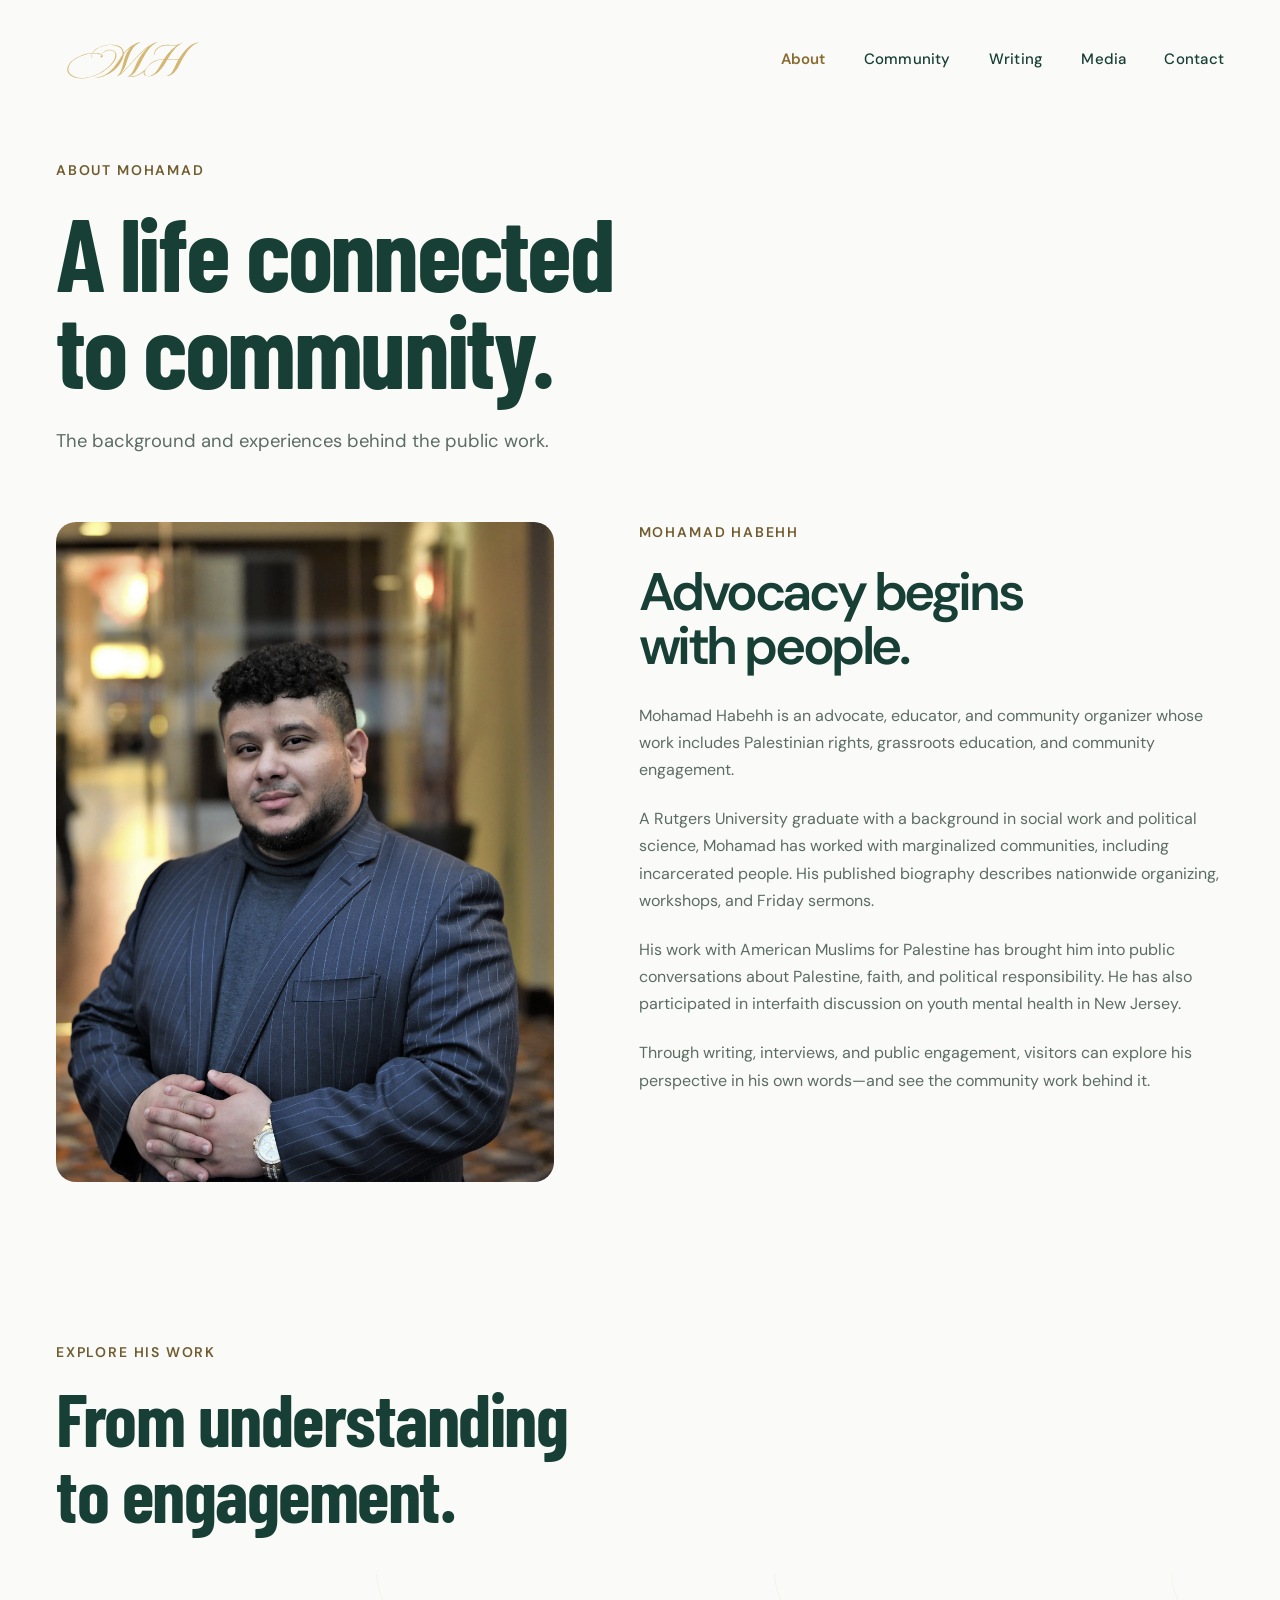
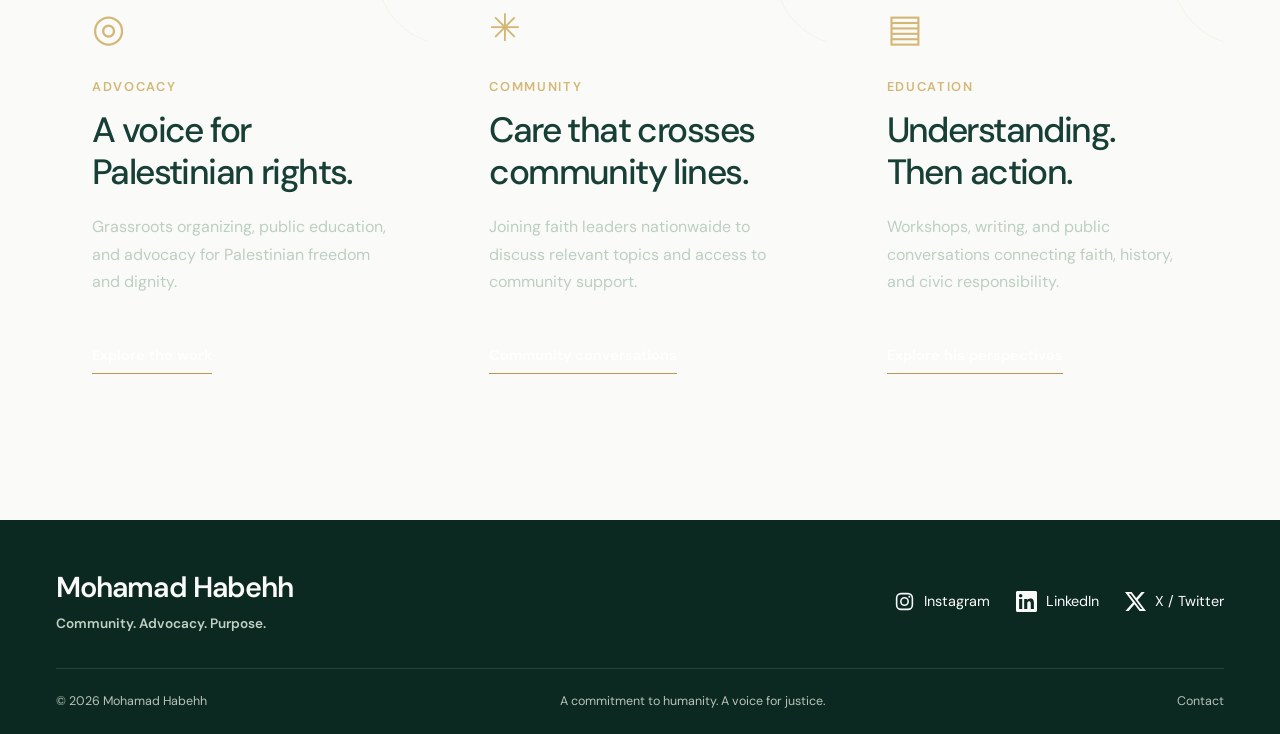
==== commit 546b0d03: "Updating" ====
--- a/About/index.html
+++ b/About/index.html
@@ -75,10 +75,10 @@
             href="../Community/index.html#palestine">Explore the work</a>
         </article>
         <article class="work-item"><span class="line-icon"
-            aria-hidden="true">✳</span>
+            aria-hidden="true">✳&#xFE0E;</span>
           <p class="eyebrow">COMMUNITY</p>
           <h3>Care that crosses<br>community lines.</h3>
-          <p>Joining faith leaders in New Jersey to discuss youth mental health
+          <p>Joining faith leaders nationwaide to discuss relevant topics
             and access to community support.</p><a class="text-link"
             href="../Community/index.html#community-care">Community conversations</a>
         </article>
--- a/assets/elevated.css
+++ b/assets/elevated.css
@@ -1,5 +1,5 @@
 @import url('display-font.css');
-:root{--ink:#173f35;--olive:#b79a58;--olive-dark:#705c2f;--paper:#fafbf8;--muted:#5c6c63;--line:#d8e0d8;--gold:#d4b775;--deep:#0b2921;--display:'Barlow Condensed','Arial Narrow',Impact,sans-serif}body{overflow-x:clip}::selection{background:var(--gold);color:var(--deep)}h1{font-family:var(--display);font-weight:700;letter-spacing:-.025em;line-height:.94}h2{font-family:var(--sans);font-weight:600;letter-spacing:-.065em;line-height:1.03}h3{font-family:var(--sans);font-weight:550;letter-spacing:-.035em;line-height:1.18}header{position:sticky;top:0;background:rgba(11,41,33,.95);backdrop-filter:blur(20px);border-color:#ffffff15;color:white}.nav-wrap{min-height:86px;max-width:1550px}.brand{font-size:.75rem;letter-spacing:.13em;gap:13px}.monogram{width:58px;height:58px;padding:0}.brand .monogram{transition:transform .4s}.brand:hover .monogram{transform:rotate(-5deg)}nav{font-size:.875rem;gap:25px}nav>a:not(.nav-contact):after{background:var(--gold)}nav>a:hover{color:var(--gold)}.nav-contact{color:var(--deep);background:var(--gold);border-radius:30px;padding:10px 23px}.nav-contact:hover{background:#e5cd95;color:var(--deep)}.button{border-radius:40px;background:var(--ink);border:0;min-height:52px;padding:14px 27px;font-size:.9rem;transition:transform .25s,background .25s,box-shadow .25s}.button:hover{transform:translateY(-3px);background:#245c4c;box-shadow:0 10px 25px #0b292120}.button.outline{border:1px solid #8a9b8f}.button.outline:hover{background:#e7ede5}.eyebrow{font-size:.875rem;letter-spacing:.13em}.meta{font-size:.8rem}.text-link{font-size:.9rem;border-color:var(--olive);transition:color .2s,letter-spacing .2s}.text-link:hover{letter-spacing:.02em}.quiet-link{font-size:.875rem}.hero{max-width:none;min-height:calc(100svh - 86px);padding:0 4.5%;background:var(--deep);color:white;isolation:isolate;display:grid;grid-template-columns:1.1fr 1fr;overflow:hidden}.hero-backdrop{position:absolute;inset:0;z-index:-1;background:radial-gradient(ellipse at 30% 60%,#23553f 0,transparent 65%)}.hero-backdrop:before{content:'';position:absolute;width:70vw;height:70vw;left:-35vw;top:-15vw;border:1px solid #d4b77520;border-radius:50%;box-shadow:0 0 0 70px #d4b77505,0 0 0 140px #d4b77504;animation:breathe 12s ease-in-out infinite}.hero-copy{padding:clamp(70px,8vh,120px) 0 90px;align-self:center;z-index:2;pointer-events:none}.hero-copy a{pointer-events:auto}.hero .eyebrow{font-size:.82rem;color:var(--gold);gap:16px;margin-bottom:35px}.olive-rule{width:40px;background:var(--gold)}.hero h1{font-size:clamp(5rem,10.1vw,10rem);font-family:var(--display);font-weight:700;line-height:.89;letter-spacing:-.035em;position:relative;max-width:none;white-space:nowrap}.hero-line{display:block;animation:hero-enter .9s cubic-bezier(.16,1,.3,1) both}.hero-line:nth-child(2){animation-delay:.13s}.hero-script{display:block;font-family:var(--serif);font-weight:400;font-style:italic;text-transform:none;color:var(--gold);font-size:.43em;letter-spacing:-.04em;line-height:1.1;margin-top:25px;animation:hero-enter 1s .26s both}.hero-description{font-size:1rem;line-height:1.8;margin-top:28px;color:#d0dcd3;max-width:470px;animation:hero-enter 1s .35s both}.hero-actions{margin-top:30px;animation:hero-enter 1s .45s both;gap:12px}.hero-actions .button{background:var(--gold);color:var(--deep)}.hero-actions .button:hover{background:#ead4a4}.hero-actions .outline{border-color:#8ca397;background:#163e3244;color:white}.hero-actions .outline:hover{background:#315c4b}.hero-image{position:absolute;top:0;right:0;width:49%;height:100%;margin:0;border-radius:0;background:var(--deep);z-index:-1;overflow:hidden;animation:image-enter 1.2s cubic-bezier(.16,1,.3,1) both}.hero-image>img{height:100%;object-fit:cover;object-position:50% 35%;filter:saturate(.65) brightness(.83);transform:scale(1.04) translateY(var(--portrait-shift,0px));will-change:transform}.hero-image:after{background:linear-gradient(90deg,var(--deep),transparent 33%),linear-gradient(0deg,var(--deep),transparent 26%),linear-gradient(0deg,#173f351a,#173f351a)}.image-caption{bottom:90px;left:55px;right:55px;opacity:.8}.image-caption span:first-child{display:none}.image-caption span:last-child{font-size:1.25rem}.hero-bottom{position:absolute;left:4.5%;right:4.5%;bottom:0;border-top:1px solid #ffffff25;z-index:3;padding-block:22px;color:#c1d1c5;font-size:.7rem;letter-spacing:.13em}.hero-bottom a{font-size:.7rem;letter-spacing:.13em}.scroll-cue{display:flex;gap:12px;align-items:center}.scroll-cue>span{display:block;width:15px;height:24px;border:1px solid #c2af7d;border-radius:9px;position:relative}.scroll-cue>span:after{content:'';position:absolute;height:5px;width:2px;left:5px;top:5px;background:var(--gold);animation:scroll-mark 1.7s infinite}.recognition{background:white;padding:32px 0;border-color:var(--line)}.recognition .wrap{max-width:1370px;gap:70px}.recognition p{font-size:.7rem;letter-spacing:.12em}.recognition .outlet{opacity:1;transition:opacity .2s}.recognition .outlet:hover{opacity:.6}.outlet.guardian{font-size:1.8rem}.outlet.democracy{font-size:1.3rem}.outlet.muslim{font-size:1.4rem}.aj-outlet{display:flex;align-items:center;gap:9px;font-family:var(--sans);font-weight:650;font-size:1rem;white-space:nowrap}.aj-outlet img{height:45px;width:34px;object-fit:contain}.section{padding-block:110px}.manifesto{padding-block:115px}.manifesto h2{font-family:var(--sans);font-size:clamp(3.2rem,6.4vw,6.3rem);font-weight:600;line-height:1.07;letter-spacing:-.065em}.manifesto h2>span{color:#98a895}.manifesto-bottom{display:flex;align-items:end;justify-content:space-between;margin-top:38px;gap:30px}.manifesto-bottom p{color:var(--muted);font-size:1.05rem}.work-stage{background:var(--ink);color:white;padding:60px 0}.work-grid{border:0;gap:24px;align-items:stretch}.work-item,.work-item+.work-item{border:1px solid #ffffff20;padding:35px;border-radius:16px;background:#ffffff05;transition:transform .4s,background .4s,border .4s;position:relative;overflow:hidden}.work-item:after{content:'';position:absolute;width:150px;height:150px;border:1px solid #d4b77522;border-radius:50%;right:-100px;top:-80px;transition:transform .6s;pointer-events:none}.work-item:hover{transform:translateY(-8px);background:#ffffff09;border-color:#d4b77580}.work-item:hover:after{transform:scale(3)}.work-item .eyebrow{color:var(--gold);font-size:.8rem}.work-item h3{font-size:2.2rem;font-weight:500;letter-spacing:-.045em}.work-item>p:not(.eyebrow){color:#bdcec2;font-size:1rem;max-width:none;min-height:105px}.work-item .text-link{color:white}.line-icon{color:var(--gold);font-size:2.4rem}.about-preview{padding:110px 0;background:#edf1e9}.about-grid{gap:110px;grid-template-columns:1fr 1fr}.about-visual{height:620px;margin-left:0;border-radius:180px 180px 16px 16px;overflow:hidden;isolation:isolate;background:var(--ink)}.about-visual:before{display:none}.about-visual img{filter:saturate(.65);object-position:50% 32%;transition:transform 1s}.about-visual:hover img{transform:scale(1.03)}.portrait-note{left:0;right:0;bottom:0;background:linear-gradient(0deg,#0b2921e6,transparent);padding:65px 30px 27px;font-size:1.7rem;color:#fff}.about-copy h2{font-size:clamp(3.3rem,5.4vw,5.2rem);font-weight:600}.about-copy h2 em{color:#9a7c3f;font-family:var(--serif);font-weight:400;font-size:1.2em}.about-copy p:not(.eyebrow){font-size:1rem;line-height:1.8}.about-copy .button{margin-top:20px}.conversations h2,.section>.section-heading h2{font-family:var(--display);font-weight:700;font-size:clamp(3.5rem,5.8vw,5.5rem);letter-spacing:-.02em}.section-heading{margin-bottom:40px}.carousel-actions{display:flex;flex-direction:column;align-items:end;gap:24px}.carousel-buttons{display:flex;gap:10px}.carousel-buttons button{border:1px solid var(--line);background:white;width:46px;height:46px;border-radius:50%;font-size:1.8rem;display:flex;align-items:center;justify-content:center;padding:0;transition:background .2s}.carousel-buttons button:hover{background:var(--ink);color:white}.home-carousel{display:grid;grid-template-columns:none;grid-auto-flow:column;grid-auto-columns:calc((100% - 48px)/3);gap:24px;overflow-x:auto;scroll-snap-type:x mandatory;scrollbar-width:none;padding-bottom:15px;overscroll-behavior-x:contain}.home-carousel::-webkit-scrollbar{display:none}.home-carousel .video-card{scroll-snap-align:start}.video-launch{border-radius:14px;aspect-ratio:16/10}.video-launch img{opacity:.95}.play{width:60px;height:60px;background:#d4b775;box-shadow:0 0 0 9px #fafbf822;transition:transform .3s,box-shadow .3s}.video-launch:hover .play{transform:translate(-50%,-50%) scale(1.08);box-shadow:0 0 0 15px #fafbf811}.watch-label{font-size:.65rem;background:#0b2921bf;left:16px;bottom:16px;border-radius:5px;letter-spacing:.1em}.video-card .meta{font-size:.77rem}.video-card h3{font-family:var(--sans);font-weight:550;font-size:1.4rem;letter-spacing:-.035em;line-height:1.25}.swipe-hint{display:none}.quote-section{background:var(--ink);padding:100px 0}.quote-section:after{border-color:#d4b77540;box-shadow:0 0 0 60px #d4b77505,0 0 0 120px #d4b77505;animation:breathe 12s infinite}.quote-section .eyebrow{color:var(--gold)}.quote-mark{color:var(--gold)}.quote-section blockquote{font-size:clamp(2.7rem,4.6vw,4.4rem);line-height:1.1}.quote-by span{color:#bccdc3;font-size:.85rem}.quote-section .quiet-link{color:var(--gold)}.featured-article{border:0;border-radius:20px;overflow:hidden;background:#edf1e9;grid-template-columns:1fr 1fr}.article-art{color:var(--gold);position:relative;align-items:start;justify-content:space-between;padding:45px;overflow:hidden;min-height:420px}.article-art svg{position:absolute;bottom:-10px;right:-10px;width:85%;max-width:500px;stroke:var(--gold);opacity:.6}.article-art-label{font-family:var(--display);font-size:3.6rem;line-height:.95;font-weight:600;letter-spacing:-.015em;position:relative;z-index:1}.article-copy{padding:55px;align-self:center}.article-copy h3{font-size:2.6rem}.article-copy p:not(.meta){font-size:1rem}.connect-band{padding-block:85px;background:var(--gold);position:relative;overflow:hidden}.connect-band:before{content:'';position:absolute;right:-100px;top:-140px;width:450px;height:450px;border:1px solid #173f3533;border-radius:50%;box-shadow:0 0 0 45px #173f3505,0 0 0 90px #173f3505;pointer-events:none}.connect-inner{position:relative;z-index:1}.connect-inner .eyebrow{color:var(--ink)}.connect-inner h2{font-size:clamp(2.8rem,4.2vw,4.3rem);font-weight:600}.connect-inner>div:last-child p{color:var(--ink);font-size:1rem}.connect-inner .light{background:var(--ink);color:white}.connect-inner .light:hover{background:#255a4a}footer{background:var(--deep);padding-top:50px}.footer-name{font-family:var(--sans);font-weight:550;font-size:1.8rem;letter-spacing:-.04em}.footer-name span{font-size:.85rem;letter-spacing:0;color:#c1cfc4}.footer-links{font-size:.9rem}.footer-bottom{font-size:.78rem;border-color:#ffffff20}.page-intro{padding-block:85px 65px}.page-intro h1{font-size:clamp(4.5rem,8vw,8rem);font-family:var(--display);font-weight:700;line-height:.95;letter-spacing:-.025em}.page-intro .eyebrow{font-size:.875rem}.lead{font-size:1.15rem;max-width:670px}.bio-photo img{border-radius:20px;filter:saturate(.7)}.photo-credit{font-size:.8rem}.prose h2{font-size:3.3rem}.source-note{font-size:.8rem}.work-story h2{font-size:3.4rem}.work-story{gap:65px;padding-block:65px}.work-story .eyebrow{font-size:.8rem}.writing-article{border-radius:20px;border:0;background:#eaf0e7}.writing-article h2{font-size:3.8rem}.writing-content .quote-section{border-radius:20px}.filter{border-radius:30px;font-size:.9rem;padding:10px 20px}.filter.active{background:var(--ink);border-color:var(--ink)}.filter:hover:not(.active){background:#e7ede2}.press-item h3{font-size:1.5rem}.press-item time{font-size:.85rem}.press-item .meta{display:flex;align-items:center;gap:10px}.press-logo{height:30px;width:24px;object-fit:contain}.contact-grid h2{font-size:3.6rem}.contact-aside{border-radius:20px;background:#eaf0e7}.contact-aside h3{font-size:1.5rem}.social-row{transition:padding .3s}.social-row:hover{padding-left:12px}.social-handle{font-size:.9rem}.contact-aside p:not(.eyebrow){font-size:1rem}dialog{border-radius:16px}.dialog-bar{background:var(--deep)}.dialog-bar button{border-radius:30px}.video-help{color:#d5e0d7}.reveal-ready{opacity:0;transform:translateY(38px);transition:opacity .85s cubic-bezier(.2,.7,.2,1),transform .85s cubic-bezier(.2,.7,.2,1)}.reveal-ready.is-visible{opacity:1;transform:translateY(0)}
+:root{--ink:#173f35;--olive:#b79a58;--olive-dark:#705c2f;--paper:#fafbf8;--muted:#5c6c63;--line:#d8e0d8;--gold:#d4b775;--deep:#0b2921;--display:'Barlow Condensed','Arial Narrow',Impact,sans-serif}body{overflow-x:clip}::selection{background:var(--gold);color:var(--deep)}h1{font-family:var(--display);font-weight:700;letter-spacing:-.025em;line-height:.94}h2{font-family:var(--sans);font-weight:600;letter-spacing:-.065em;line-height:1.03}h3{font-family:var(--sans);font-weight:550;letter-spacing:-.035em;line-height:1.18}header{position:sticky;top:0;background:rgba(11,41,33,.95);backdrop-filter:blur(20px);border-color:#ffffff15;color:white}.nav-wrap{min-height:86px;max-width:1550px}.brand{font-size:.75rem;letter-spacing:.13em;gap:13px}.monogram{width:58px;height:58px;padding:0}.brand .monogram{transition:transform .4s}.brand:hover .monogram{transform:rotate(-5deg)}nav{font-size:.875rem;gap:25px}nav>a:not(.nav-contact):after{background:var(--gold)}nav>a:hover{color:var(--gold)}.nav-contact{color:var(--deep);background:var(--gold);border-radius:30px;padding:10px 23px}.nav-contact:hover{background:#e5cd95;color:var(--deep)}.button{border-radius:40px;background:var(--ink);border:0;min-height:52px;padding:14px 27px;font-size:.9rem;transition:transform .25s,background .25s,box-shadow .25s}.button:hover{transform:translateY(-3px);background:#245c4c;box-shadow:0 10px 25px #0b292120}.button.outline{border:1px solid #8a9b8f}.button.outline:hover{background:#e7ede5}.eyebrow{font-size:.875rem;letter-spacing:.13em}.meta{font-size:.8rem}.text-link{font-size:.9rem;border-color:var(--olive);transition:color .2s,letter-spacing .2s}.text-link:hover{letter-spacing:.02em}.quiet-link{font-size:.875rem}.hero{max-width:none;min-height:calc(100svh - 86px);padding:0 4.5%;background:var(--deep);color:white;isolation:isolate;display:grid;grid-template-columns:1.1fr 1fr;overflow:hidden}.hero-backdrop{position:absolute;inset:0;z-index:-1;background:radial-gradient(ellipse at 30% 60%,#23553f 0,transparent 65%)}.hero-backdrop:before{content:'';position:absolute;width:70vw;height:70vw;left:-35vw;top:-15vw;border:1px solid #d4b77520;border-radius:50%;box-shadow:0 0 0 70px #d4b77505,0 0 0 140px #d4b77504;animation:breathe 12s ease-in-out infinite}.hero-copy{padding:clamp(70px,8vh,120px) 0 90px;align-self:center;z-index:2;pointer-events:none}.hero-copy a{pointer-events:auto}.hero .eyebrow{font-size:.82rem;color:var(--gold);gap:16px;margin-bottom:35px}.olive-rule{width:40px;background:var(--gold)}.hero h1{font-size:clamp(5rem,10.1vw,10rem);font-family:var(--display);font-weight:700;line-height:.89;letter-spacing:-.035em;position:relative;max-width:none;white-space:nowrap}.hero-line{display:block;animation:hero-enter .9s cubic-bezier(.16,1,.3,1) both}.hero-line:nth-child(2){animation-delay:.13s}.hero-script{display:block;font-family:var(--serif);font-weight:400;font-style:italic;text-transform:none;color:var(--gold);font-size:.43em;letter-spacing:-.04em;line-height:1.1;margin-top:25px;animation:hero-enter 1s .26s both}.hero-description{font-size:1rem;line-height:1.8;margin-top:28px;color:#d0dcd3;max-width:470px;animation:hero-enter 1s .35s both}.hero-actions{margin-top:30px;animation:hero-enter 1s .45s both;gap:12px}.hero-actions .button{background:var(--gold);color:var(--deep)}.hero-actions .button:hover{background:#ead4a4}.hero-actions .outline{border-color:#8ca397;background:#163e3244;color:white}.hero-actions .outline:hover{background:#315c4b}.hero-image{position:absolute;top:0;right:0;width:49%;height:100%;margin:0;border-radius:0;background:var(--deep);z-index:-1;overflow:hidden;animation:image-enter 1.2s cubic-bezier(.16,1,.3,1) both}.hero-image>img{height:100%;object-fit:cover;object-position:50% 35%;filter:saturate(.65) brightness(.83);transform:scale(1.04) translateY(var(--portrait-shift,0px));will-change:transform}.hero-image:after{background:linear-gradient(90deg,var(--deep),transparent 33%),linear-gradient(0deg,var(--deep),transparent 26%),linear-gradient(0deg,#173f351a,#173f351a)}.image-caption{bottom:90px;left:55px;right:55px;opacity:.8}.image-caption span:first-child{display:none}.image-caption span:last-child{font-size:1.25rem}.hero-bottom{position:absolute;left:4.5%;right:4.5%;bottom:0;border-top:1px solid #ffffff25;z-index:3;padding-block:22px;color:#c1d1c5;font-size:.7rem;letter-spacing:.13em}.hero-bottom a{font-size:.7rem;letter-spacing:.13em}.scroll-cue{display:flex;gap:12px;align-items:center}.scroll-cue>span{display:block;width:15px;height:24px;border:1px solid #c2af7d;border-radius:9px;position:relative}.scroll-cue>span:after{content:'';position:absolute;height:5px;width:2px;left:5px;top:5px;background:var(--gold);animation:scroll-mark 1.7s infinite}.recognition{background:white;padding:32px 0;border-color:var(--line)}.recognition .wrap{max-width:1370px;gap:70px}.recognition p{font-size:.7rem;letter-spacing:.12em}.recognition .outlet{opacity:1;transition:opacity .2s}.recognition .outlet:hover{opacity:.6}.outlet.guardian{font-size:1.8rem}.outlet.democracy{font-size:1.3rem}.outlet.muslim{font-size:1.4rem}.aj-outlet{display:flex;align-items:center;gap:9px;font-family:var(--sans);font-weight:650;font-size:1rem;white-space:nowrap}.aj-outlet img{height:45px;width:34px;object-fit:contain}.section{padding-block:110px}.manifesto{padding-block:115px}.manifesto h2{font-family:var(--sans);font-size:clamp(3.2rem,6.4vw,6.3rem);font-weight:600;line-height:1.07;letter-spacing:-.065em}.manifesto h2>span{color:#98a895}.manifesto-bottom{display:flex;align-items:end;justify-content:space-between;margin-top:38px;gap:30px}.manifesto-bottom p{color:var(--muted);font-size:1.05rem}.work-stage{background:var(--ink);color:white;padding:60px 0}.work-grid{border:0;gap:24px;align-items:stretch}.work-item,.work-item+.work-item{border:1px solid #ffffff20;padding:35px;border-radius:16px;background:#ffffff05;transition:transform .4s,background .4s,border .4s;position:relative;overflow:hidden}.work-item:after{content:'';position:absolute;width:150px;height:150px;border:1px solid #d4b77522;border-radius:50%;right:-100px;top:-80px;transition:transform .6s;pointer-events:none}.work-item:hover{transform:translateY(-8px);background:#ffffff09;border-color:#d4b77580}.work-item:hover:after{transform:scale(3)}.work-item .eyebrow{color:var(--gold);font-size:.8rem}.work-item h3{font-size:2.2rem;font-weight:500;letter-spacing:-.045em}.work-item>p:not(.eyebrow){color:#bdcec2;font-size:1rem;max-width:none;min-height:105px}.work-item .text-link{color:white}.line-icon{color:var(--gold);font-size:2.4rem}.about-preview{padding:110px 0;background:#edf1e9}.about-grid{gap:110px;grid-template-columns:1fr 1fr}.about-visual{height:620px;margin-left:0;border-radius:180px 180px 16px 16px;overflow:hidden;isolation:isolate;background:var(--ink)}.about-visual:before{display:none}.about-visual img{filter:saturate(.65);object-position:50% 32%;transition:transform 1s}.about-visual:hover img{transform:scale(1.03)}.portrait-note{left:0;right:0;bottom:0;background:linear-gradient(0deg,#0b2921e6,transparent);padding:65px 30px 27px;font-size:1.7rem;color:#fff}.about-copy h2{font-size:clamp(3.3rem,5.4vw,5.2rem);font-weight:600}.about-copy h2 em{color:#9a7c3f;font-family:var(--serif);font-weight:400;font-size:1.2em}.about-copy p:not(.eyebrow){font-size:1rem;line-height:1.8}.about-copy .button{margin-top:20px}.conversations h2,.section>.section-heading h2{font-family:var(--display);font-weight:700;font-size:clamp(3.5rem,5.8vw,5.5rem);letter-spacing:-.02em}.section-heading{margin-bottom:40px}.carousel-actions{display:flex;flex-direction:column;align-items:end;gap:24px}.carousel-buttons{display:flex;gap:10px}.carousel-buttons button{border:1px solid var(--line);background:white;width:46px;height:46px;border-radius:50%;font-size:1.8rem;display:flex;align-items:center;justify-content:center;padding:0;transition:background .2s}.carousel-buttons button:hover{background:var(--ink);color:white}.home-carousel{display:grid;grid-template-columns:none;grid-auto-flow:column;grid-auto-columns:calc((100% - 48px)/3);gap:24px;overflow-x:auto;scroll-snap-type:x mandatory;scrollbar-width:none;padding-bottom:15px;overscroll-behavior-x:contain;position: relative;}.home-carousel::-webkit-scrollbar{display:none}.home-carousel .video-card{scroll-snap-align:start}.video-launch{border-radius:14px;aspect-ratio:16/10}.video-launch img{opacity:.95}.play{width:60px;height:60px;background:#d4b775;box-shadow:0 0 0 9px #fafbf822;transition:transform .3s,box-shadow .3s}.video-launch:hover .play{transform:translate(-50%,-50%) scale(1.08);box-shadow:0 0 0 15px #fafbf811}.watch-label{font-size:.65rem;background:#0b2921bf;left:16px;bottom:16px;border-radius:5px;letter-spacing:.1em}.video-card .meta{font-size:.77rem}.video-card h3{font-family:var(--sans);font-weight:550;font-size:1.4rem;letter-spacing:-.035em;line-height:1.25}.swipe-hint{display:none}.quote-section{background:var(--ink);padding:100px 0}.quote-section:after{border-color:#d4b77540;box-shadow:0 0 0 60px #d4b77505,0 0 0 120px #d4b77505;animation:breathe 12s infinite}.quote-section .eyebrow{color:var(--gold)}.quote-mark{color:var(--gold)}.quote-section blockquote{font-size:clamp(2.7rem,4.6vw,4.4rem);line-height:1.1}.quote-by span{color:#bccdc3;font-size:.85rem}.quote-section .quiet-link{color:var(--gold)}.featured-article{border:0;border-radius:20px;overflow:hidden;background:#edf1e9;grid-template-columns:1fr 1fr}.article-art{color:var(--gold);position:relative;align-items:start;justify-content:space-between;padding:45px;overflow:hidden;min-height:420px}.article-art svg{position:absolute;bottom:-10px;right:-10px;width:85%;max-width:500px;stroke:var(--gold);opacity:.6}.article-art-label{font-family:var(--display);font-size:3.6rem;line-height:.95;font-weight:600;letter-spacing:-.015em;position:relative;z-index:1}.article-copy{padding:55px;align-self:center}.article-copy h3{font-size:2.6rem}.article-copy p:not(.meta){font-size:1rem}.connect-band{padding-block:85px;background:var(--gold);position:relative;overflow:hidden}.connect-band:before{content:'';position:absolute;right:-100px;top:-140px;width:450px;height:450px;border:1px solid #173f3533;border-radius:50%;box-shadow:0 0 0 45px #173f3505,0 0 0 90px #173f3505;pointer-events:none}.connect-inner{position:relative;z-index:1}.connect-inner .eyebrow{color:var(--ink)}.connect-inner h2{font-size:clamp(2.8rem,4.2vw,4.3rem);font-weight:600}.connect-inner>div:last-child p{color:var(--ink);font-size:1rem}.connect-inner .light{background:var(--ink);color:white}.connect-inner .light:hover{background:#255a4a}footer{background:var(--deep);padding-top:50px}.footer-name{font-family:var(--sans);font-weight:550;font-size:1.8rem;letter-spacing:-.04em}.footer-name span{font-size:.85rem;letter-spacing:0;color:#c1cfc4}.footer-links{font-size:.9rem}.footer-bottom{font-size:.78rem;border-color:#ffffff20}.page-intro{padding-block:85px 65px}.page-intro h1{font-size:clamp(4.5rem,8vw,8rem);font-family:var(--display);font-weight:700;line-height:.95;letter-spacing:-.025em}.page-intro .eyebrow{font-size:.875rem}.lead{font-size:1.15rem;max-width:670px}.bio-photo img{border-radius:20px;filter:saturate(.7)}.photo-credit{font-size:.8rem}.prose h2{font-size:3.3rem}.source-note{font-size:.8rem}.work-story h2{font-size:3.4rem}.work-story{gap:65px;padding-block:65px}.work-story .eyebrow{font-size:.8rem}.writing-article{border-radius:20px;border:0;background:#eaf0e7}.writing-article h2{font-size:3.8rem}.writing-content .quote-section{border-radius:20px}.filter{border-radius:30px;font-size:.9rem;padding:10px 20px}.filter.active{background:var(--ink);border-color:var(--ink)}.filter:hover:not(.active){background:#e7ede2}.press-item h3{font-size:1.5rem}.press-item time{font-size:.85rem}.press-item .meta{display:flex;align-items:center;gap:10px}.press-logo{height:30px;width:24px;object-fit:contain}.contact-grid h2{font-size:3.6rem}.contact-aside{border-radius:20px;background:#eaf0e7}.contact-aside h3{font-size:1.5rem}.social-row{transition:padding .3s}.social-row:hover{padding-left:12px}.social-handle{font-size:.9rem}.contact-aside p:not(.eyebrow){font-size:1rem}dialog{border-radius:16px}.dialog-bar{background:var(--deep)}.dialog-bar button{border-radius:30px}.video-help{color:#d5e0d7}.reveal-ready{opacity:0;transform:translateY(38px);transition:opacity .85s cubic-bezier(.2,.7,.2,1),transform .85s cubic-bezier(.2,.7,.2,1)}.reveal-ready.is-visible{opacity:1;transform:translateY(0)}
 @keyframes hero-enter{from{opacity:0;transform:translateY(38px)}to{opacity:1;transform:translateY(0)}}@keyframes image-enter{from{opacity:0;transform:scale(1.04)}to{opacity:1;transform:scale(1)}}@keyframes breathe{0%,100%{transform:scale(1)}50%{transform:scale(1.07)}}@keyframes scroll-mark{0%{transform:translateY(0);opacity:0}35%{opacity:1}100%{transform:translateY(8px);opacity:0}}
 @media(min-width:1700px){.hero-copy{padding-block:140px}.hero h1{font-size:11rem}.hero{min-height:900px}}
 @media(max-width:1150px){nav{font-size:.8rem;gap:16px}.nav-wrap{width:calc(100% - 64px)}.hero{padding-inline:4%}.hero-copy{padding-block:90px}.hero h1{font-size:10.5vw}.hero-bottom{left:4%;right:4%}.hero-description{font-size:.95rem;max-width:390px}.recognition .wrap{gap:30px}.recognition .outlet.guardian{font-size:1.4rem}.recognition .outlet.democracy,.recognition .outlet.muslim{font-size:1.1rem}.about-grid{gap:65px}.about-visual{height:550px}.work-item,.work-item+.work-item{padding:27px}.work-item h3{font-size:1.8rem}.work-item>p:not(.eyebrow){min-height:140px}.article-copy{padding:35px}}
--- a/assets/refined.css
+++ b/assets/refined.css
@@ -37,7 +37,7 @@
  nav>a,nav>a:not(.nav-contact){display:flex;align-items:center;padding:8px 0;min-height:44px;letter-spacing:0;white-space:nowrap}
  nav>a[aria-current]{color:#8a6a2f}
  .hero{min-height:950px;padding-inline:22px}
- .hero-copy{padding:175px 0 0;width:100%}
+ .hero-copy{width:100%}
  .hero h1{font-size:clamp(4.5rem,22vw,7rem);line-height:.87;white-space:nowrap}
  .hero-copy>.hero-script{font-size:clamp(1.8rem,7.3vw,2.5rem);margin-top:23px;white-space:normal}
  .hero-description{max-width:100%;font-size:.94rem;margin-top:19px;line-height:1.8}
